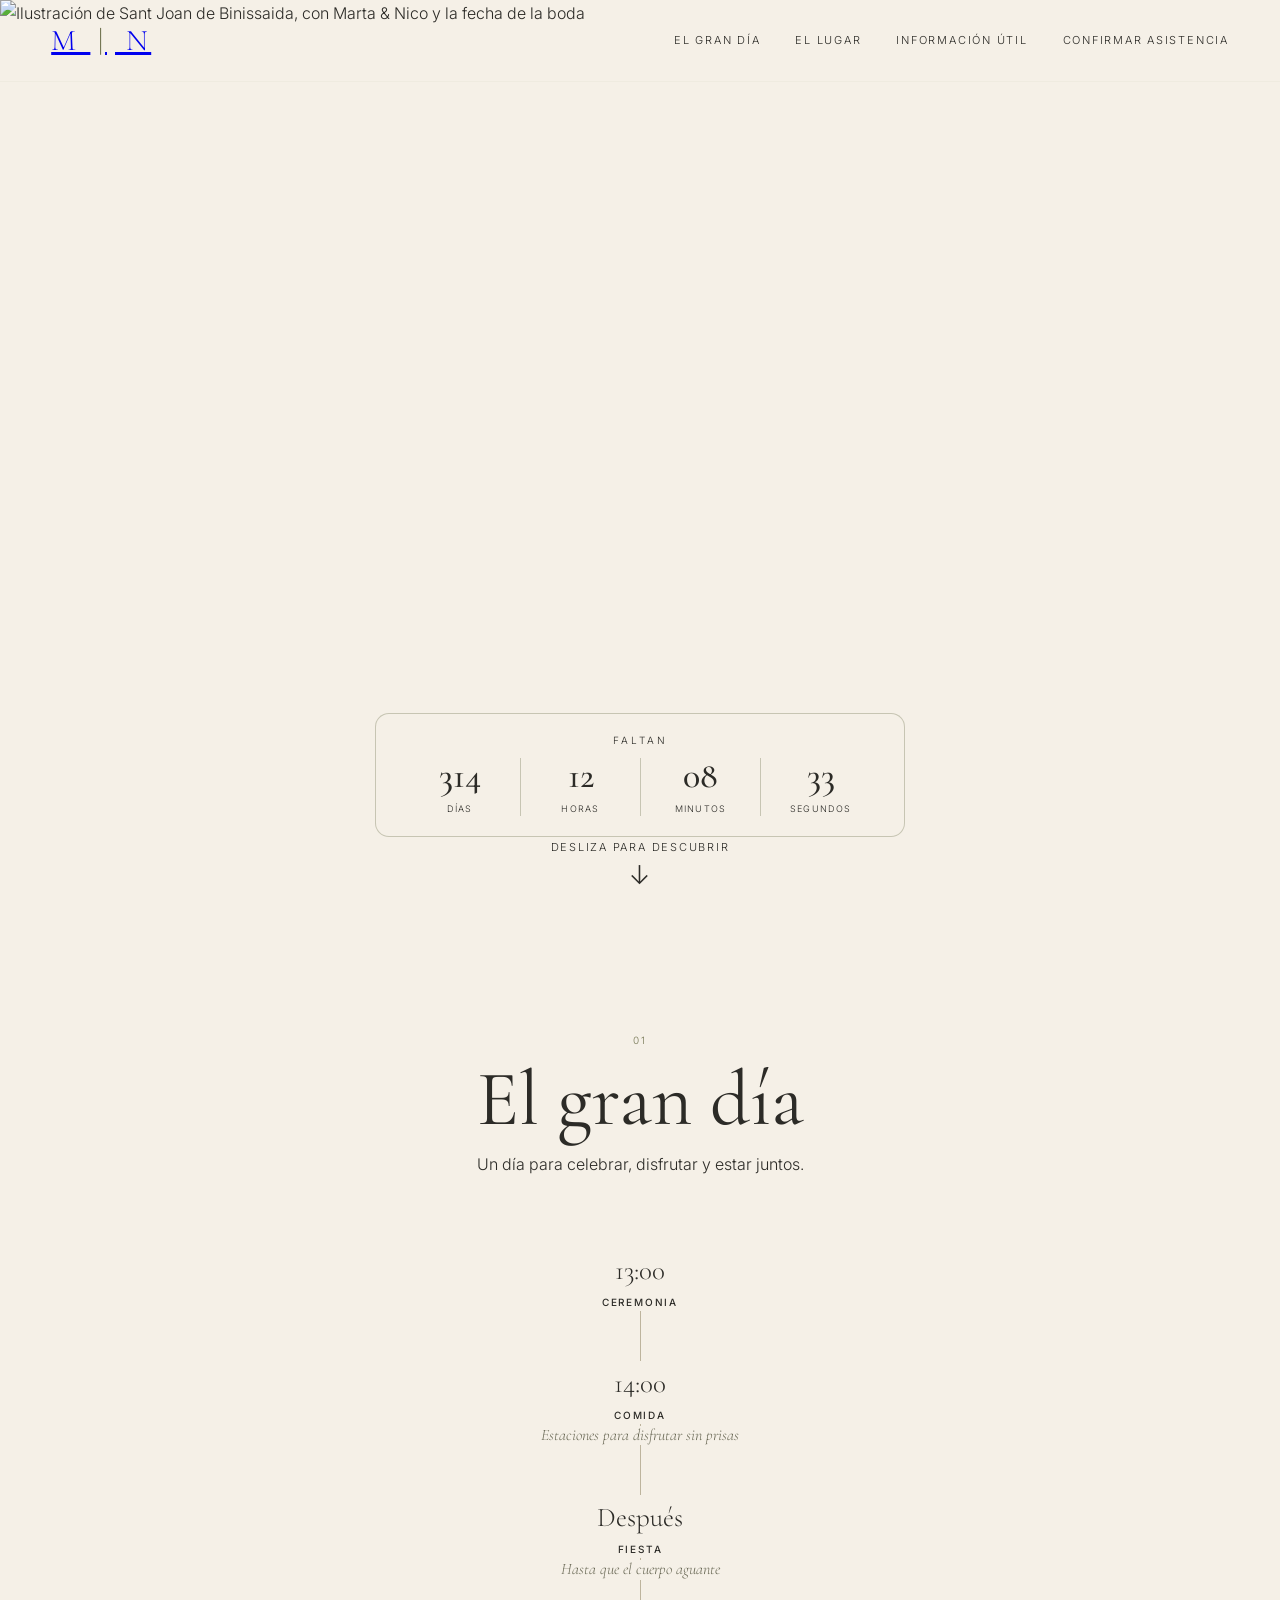
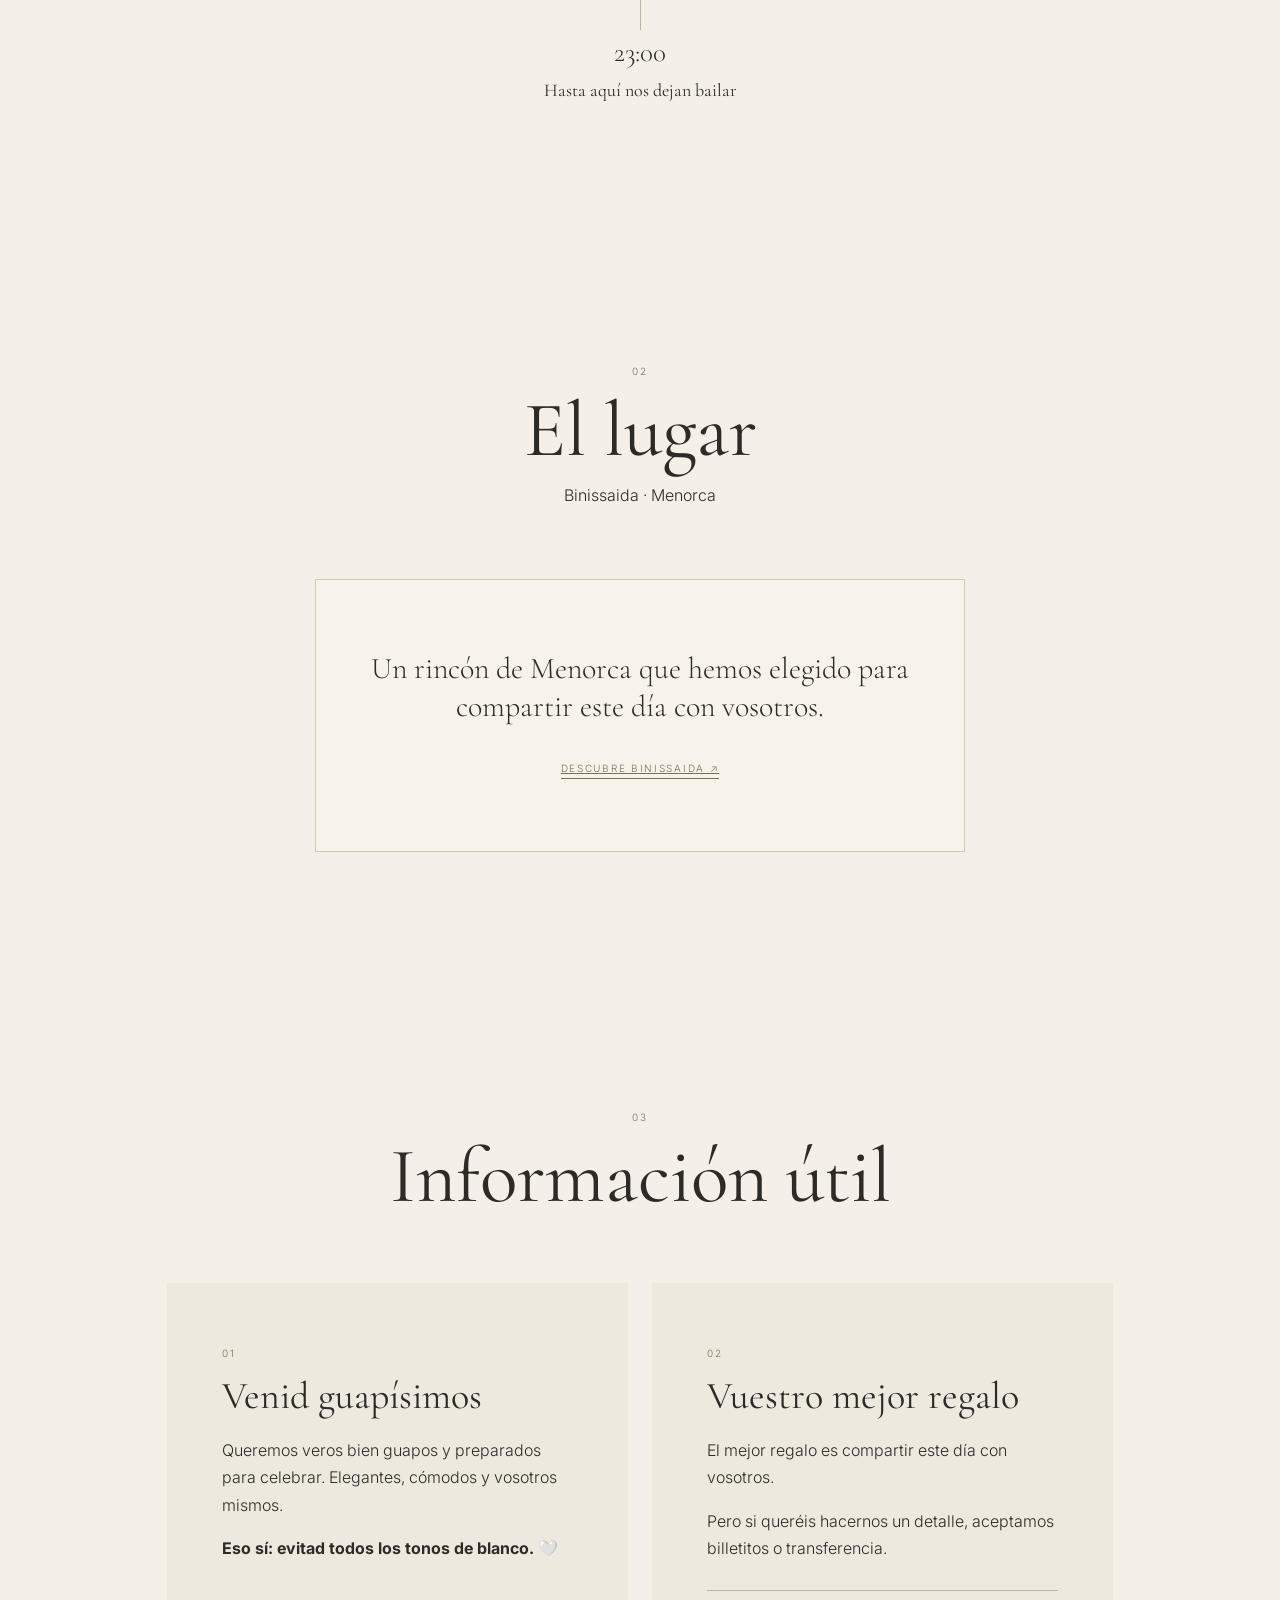
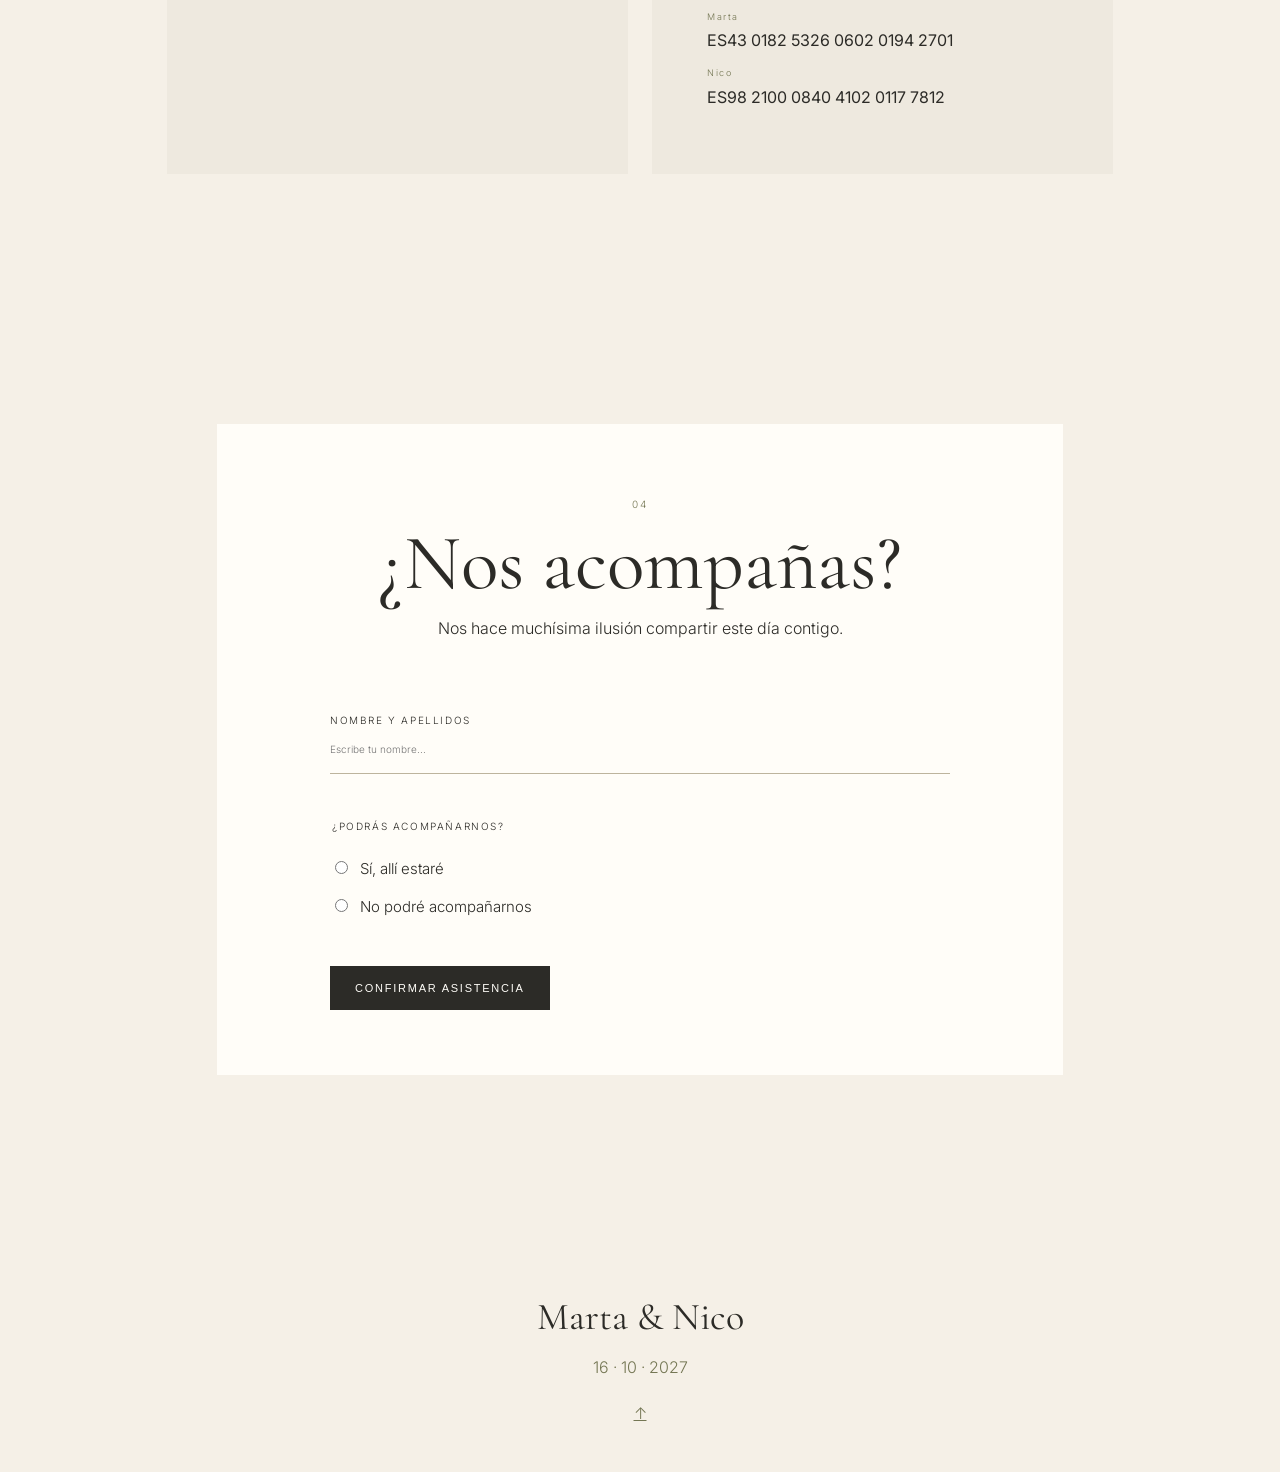
==== index.html @ c7715495 "Add files via upload" ====
<!doctype html>
<html lang="es">
<head>
<meta charset="utf-8"><meta name="viewport" content="width=device-width,initial-scale=1">
<title>Marta & Nico · 16.10.2027</title>
<meta name="description" content="Marta & Nico · 16 de octubre de 2027 · Binissaida, Menorca">
<link rel="preconnect" href="https://fonts.googleapis.com"><link rel="preconnect" href="https://fonts.gstatic.com" crossorigin>
<link href="https://fonts.googleapis.com/css2?family=Cormorant+Garamond:wght@400;500;600&family=Inter:wght@300;400;500&display=swap" rel="stylesheet">
<link rel="stylesheet" href="styles.css">
</head>
<body>
<header class="header">
  <a class="logo" href="#inicio">M <span>|</span> N</a>
  <nav class="nav" aria-label="Navegación">
    <a href="#dia">EL GRAN DÍA</a><a href="#lugar">EL LUGAR</a><a href="#info">INFORMACIÓN ÚTIL</a><a href="#rsvp">CONFIRMAR ASISTENCIA</a>
  </nav>
  <button class="hamb" aria-label="Abrir menú" aria-expanded="false">☰</button>
</header>
<main>
<section class="hero" id="inicio">
  <img class="hero-image" src="assets/hero-final.png" alt="Ilustración de Sant Joan de Binissaida, con Marta & Nico y la fecha de la boda">
  <div class="hero-countdown" aria-live="polite">
    <div class="countdown-title">FALTAN</div>
    <div class="countdown-grid"><div><strong id="days">—</strong><span>DÍAS</span></div><div><strong id="hours">—</strong><span>HORAS</span></div><div><strong id="minutes">—</strong><span>MINUTOS</span></div><div><strong id="seconds">—</strong><span>SEGUNDOS</span></div></div>
  </div>
  <a class="scroll" href="#dia">DESLIZA PARA DESCUBRIR <span>↓</span></a>
</section>
<section class="section" id="dia"><div class="heading"><small>01</small><h2>El gran día</h2><p>Un día para celebrar, disfrutar y estar juntos.</p></div>
<div class="timeline"><div><time>13:00</time><b>Ceremonia</b></div><div><time>14:00</time><b>Comida</b><span class="timeline-note">Estaciones para disfrutar sin prisas</span></div><div><time>Después</time><b>Fiesta</b><span class="timeline-note">Hasta que el cuerpo aguante</span></div><div><time>23:00</time><b>Hasta aquí nos dejan bailar</b></div></div></section>
<section class="section place" id="lugar"><div class="heading"><small>02</small><h2>El lugar</h2><p>Binissaida · Menorca</p></div><div class="place-card"><p>Un rincón de Menorca que hemos elegido para compartir este día con vosotros.</p><a href="https://binissaida.com/" target="_blank" rel="noopener">DESCUBRE BINISSAIDA ↗</a></div></section>
<section class="section" id="info"><div class="heading"><small>03</small><h2>Información útil</h2></div><div class="cards"><article><small>01</small><h3>Venid guapísimos</h3><p>Queremos veros bien guapos y preparados para celebrar. Elegantes, cómodos y vosotros mismos.</p><p><strong>Eso sí: evitad todos los tonos de blanco.</strong> 🤍</p></article><article><small>02</small><h3>Vuestro mejor regalo</h3><p>El mejor regalo es compartir este día con vosotros.</p><p>Pero si queréis hacernos un detalle, aceptamos billetitos o transferencia.</p><div class="bank"><span>Marta</span><b>ES43 0182 5326 0602 0194 2701</b><span>Nico</span><b>ES98 2100 0840 4102 0117 7812</b></div></article></div></section>
<section class="section rsvp" id="rsvp"><div class="rsvp-box"><div class="heading"><small>04</small><h2>¿Nos acompañas?</h2><p>Nos hace muchísima ilusión compartir este día contigo.</p></div>
<form action="https://formsubmit.co/martacatchot@gmail.com" method="POST"><input type="hidden" name="_subject" value="💌 Nueva confirmación · Marta & Nico"><input type="hidden" name="_captcha" value="false"><input type="hidden" name="_cc" value="nicotvidal19@gmail.com"><input type="hidden" name="_template" value="table"><input type="text" name="_honey" tabindex="-1" autocomplete="off" aria-hidden="true" style="position:absolute;left:-9999px;width:1px;height:1px;opacity:0">
<label>Nombre y apellidos<input name="Nombre" type="text" autocomplete="name" placeholder="Escribe tu nombre..." required></label>
<fieldset><legend>¿Podrás acompañarnos?</legend><label class="choice"><input type="radio" name="Asistencia" value="Sí, allí estaré" required> Sí, allí estaré</label><label class="choice"><input type="radio" name="Asistencia" value="No podré acompañaros"> No podré acompañarnos</label></fieldset>
<div id="special" hidden><label>¿Tienes alguna intolerancia o necesitas un menú especial?<textarea name="Intolerancias o menú especial" rows="4" placeholder="Cuéntanoslo aquí..."></textarea></label></div>
<button type="submit">CONFIRMAR ASISTENCIA</button></form></div></section>
</main>
<footer><strong>Marta & Nico</strong><span>16 · 10 · 2027</span><a href="#inicio">↑</a></footer>
<script src="script.js"></script>
</body></html>
---- styles.css ----
:root{--paper:#f5f0e7;--ink:#2c2b27;--olive:#747653;--line:#bdb49d;--serif:'Cormorant Garamond',Georgia,serif;--sans:Inter,system-ui,sans-serif}*{box-sizing:border-box}html{scroll-behavior:smooth}body{margin:0;background:var(--paper);color:var(--ink);font-family:var(--sans);font-weight:300;line-height:1.7}.header{position:fixed;z-index:20;top:0;left:0;right:0;height:82px;display:flex;align-items:center;justify-content:space-between;padding:0 4vw;background:transparent;border-bottom:1px solid rgba(116,118,83,.04)}.logo{font-family:var(--serif);font-size:30px;letter-spacing:.12em}.logo span{color:var(--olive);margin:0 8px}.nav{display:flex;gap:35px}.nav a,.scroll,button{font-size:11px;letter-spacing:.16em;text-decoration:none;color:inherit}.nav a:hover{color:var(--olive)}.hamb{display:none;background:none;border:0;font-size:25px;color:var(--olive)}.hero{position:relative;min-height:100svh;background:var(--paper);overflow:hidden;display:flex;align-items:center;justify-content:center}.hero-image{width:100%;height:100svh;object-fit:cover;object-position:center center;display:block}.hero-countdown{position:absolute;left:50%;transform:translateX(-50%);bottom:7%;width:min(530px,72vw);padding:18px 24px 20px;background:rgba(245,240,231,.93);border:1px solid rgba(116,118,83,.35);border-radius:14px;text-align:center}.countdown-title{font-size:10px;letter-spacing:.3em;margin-bottom:9px}.countdown-grid{display:grid;grid-template-columns:repeat(4,1fr)}.countdown-grid>div+div{border-left:1px solid rgba(116,118,83,.35)}.countdown-grid strong{display:block;font-family:var(--serif);font-size:36px;font-weight:500;line-height:1}.countdown-grid span{display:block;font-size:9px;letter-spacing:.14em;margin-top:7px}.scroll{position:absolute;bottom:1.2%;left:50%;transform:translateX(-50%);text-align:center}.scroll span{display:block;font-size:26px;line-height:1.1;margin-top:4px}.section{max-width:1100px;margin:auto;padding:125px 6vw}.heading{text-align:center;max-width:650px;margin:0 auto 70px}.heading small{font-size:10px;letter-spacing:.25em;color:var(--olive)}h2{font-family:var(--serif);font-size:clamp(48px,7vw,78px);font-weight:400;line-height:.95;margin:10px 0 15px}.heading p{margin:0}.timeline{max-width:600px;margin:auto;position:relative}.timeline:before{content:'';position:absolute;top:6px;bottom:6px;left:50%;width:1px;background:var(--line)}.timeline>div{text-align:center;position:relative;padding-bottom:50px}.timeline>div:last-child{padding-bottom:0}.timeline>div:before{content:'';position:absolute;top:7px;left:calc(50% - 4px);width:8px;height:8px;border-radius:50%;background:var(--olive)}.timeline time,.timeline b{position:relative;background:var(--paper);padding:0 16px}.timeline time{font-family:var(--serif);font-size:27px;display:inline-block}.timeline b{display:block;font-size:10px;letter-spacing:.18em;text-transform:uppercase;font-weight:500}.timeline>div:last-child b{font-family:var(--serif);text-transform:none;letter-spacing:0;font-size:18px;font-weight:400}.place-card{max-width:650px;margin:auto;text-align:center;padding:70px 35px;border:1px solid rgba(116,118,83,.32);background:rgba(255,255,255,.18)}.place-card p{font-family:var(--serif);font-size:30px;line-height:1.25;margin:0 auto 28px}.place-card a{font-size:10px;letter-spacing:.17em;color:var(--olive);border-bottom:1px solid var(--olive);padding-bottom:4px}.cards{display:grid;grid-template-columns:1fr 1fr;gap:24px}.cards article{padding:55px;background:#eee9df}.cards small{font-size:10px;letter-spacing:.2em;color:var(--olive)}h3{font-family:var(--serif);font-weight:400;font-size:38px;line-height:1;margin:12px 0 22px}.bank{border-top:1px solid var(--line);margin-top:28px;padding-top:18px;display:grid;gap:3px}.bank span{font-size:9px;letter-spacing:.17em;color:var(--olive)}.bank b{font-weight:400;margin-bottom:8px}.rsvp{max-width:1000px}.rsvp-box{background:#fffdf8;padding:65px clamp(30px,7vw,90px)}form{max-width:620px;margin:auto}form>label,legend{font-size:10px;text-transform:uppercase;letter-spacing:.16em;display:block;margin-bottom:9px}input[type=text],textarea{width:100%;border:0;border-bottom:1px solid var(--line);background:transparent;padding:12px 0 15px;font:inherit;outline:none;margin-bottom:35px;color:var(--ink)}fieldset{border:0;padding:0;margin:0 0 35px}.choice{display:block;margin:12px 0;font-size:15px}.choice input{accent-color:var(--olive);margin-right:8px}button[type=submit]{background:var(--ink);color:#fffdf8;border:1px solid var(--ink);padding:15px 24px;cursor:pointer}button[type=submit]:hover{background:transparent;color:var(--ink)}footer{text-align:center;padding:85px 20px 45px;color:var(--olive);display:grid;gap:4px}footer strong{font-family:var(--serif);font-size:38px;color:var(--ink);font-weight:400}footer a{margin-top:15px;color:inherit}@media(max-width:760px){.header{height:68px;padding:0 5vw}.nav{display:none;position:absolute;top:68px;left:0;right:0;flex-direction:column;gap:0;padding:10px 5vw 18px;background:rgba(245,240,231,.97)}.nav.open{display:flex}.nav a{padding:9px 0}.hamb{display:block}.hero-image{object-position:center center}.hero-countdown{bottom:10%;width:88vw;padding:14px 8px}.countdown-grid strong{font-size:27px}.countdown-grid span{font-size:7px}.scroll{bottom:1.2%;font-size:9px}.section{padding:95px 5vw}.cards{grid-template-columns:1fr}.place-card{padding:50px 24px}.place-card p{font-size:26px}}

.timeline-note{display:block;position:relative;background:var(--paper);width:max-content;max-width:90%;margin:2px auto 0;padding:0 16px;font-family:var(--serif);font-size:16px;font-style:italic;line-height:1.2;color:#686754}.timeline>div:last-child .timeline-note{display:none}
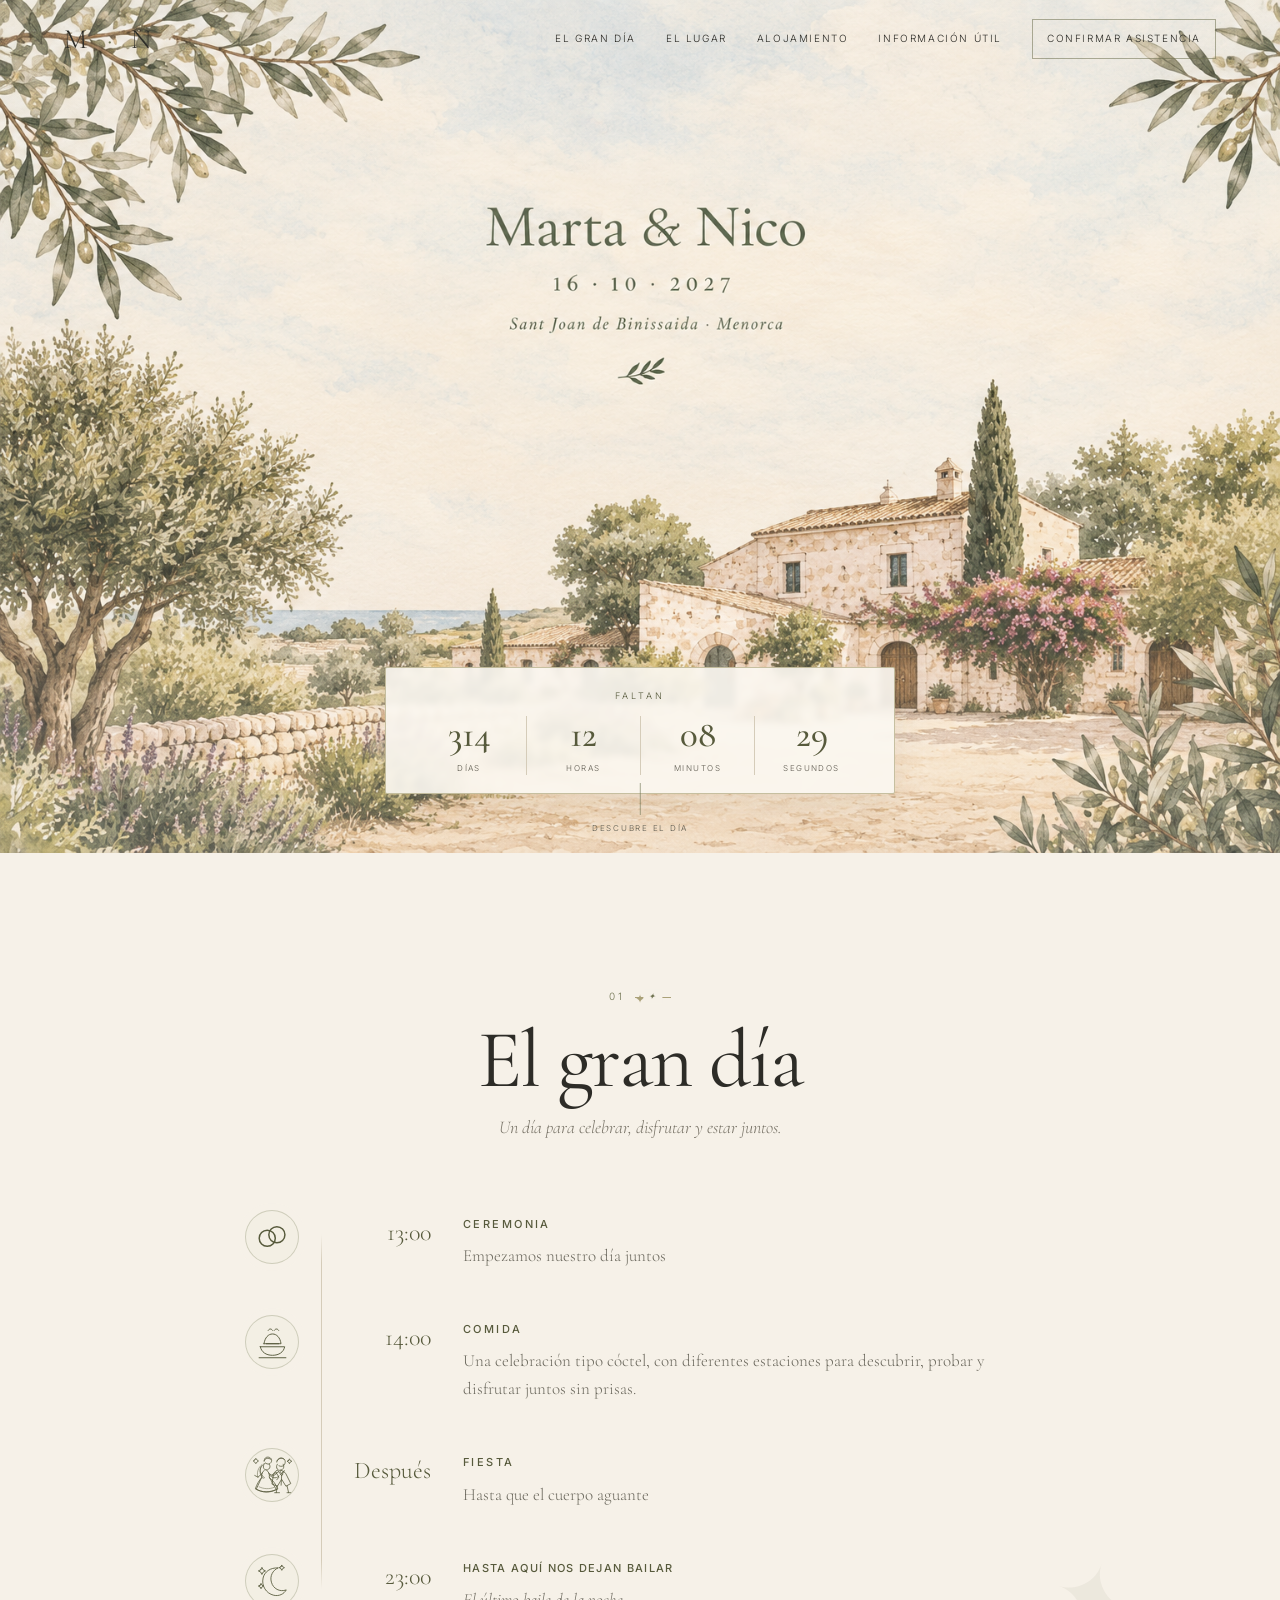
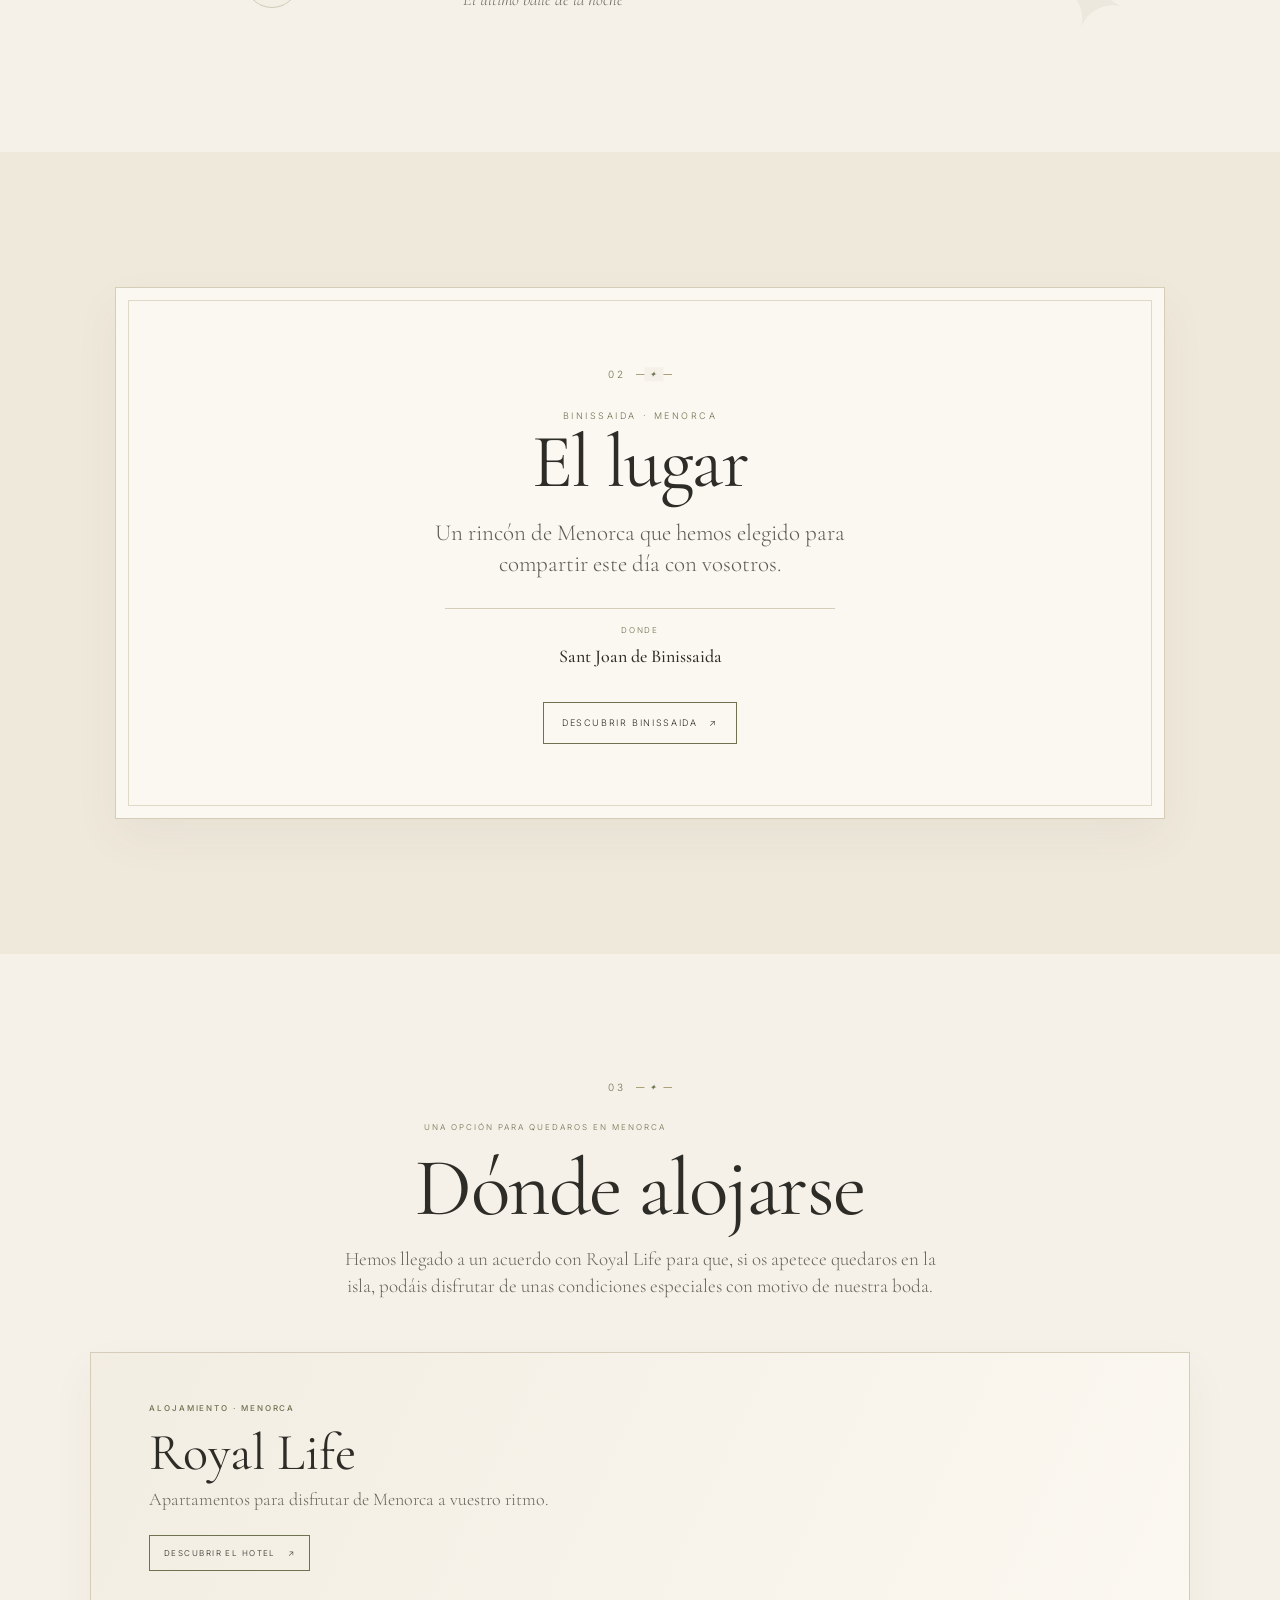
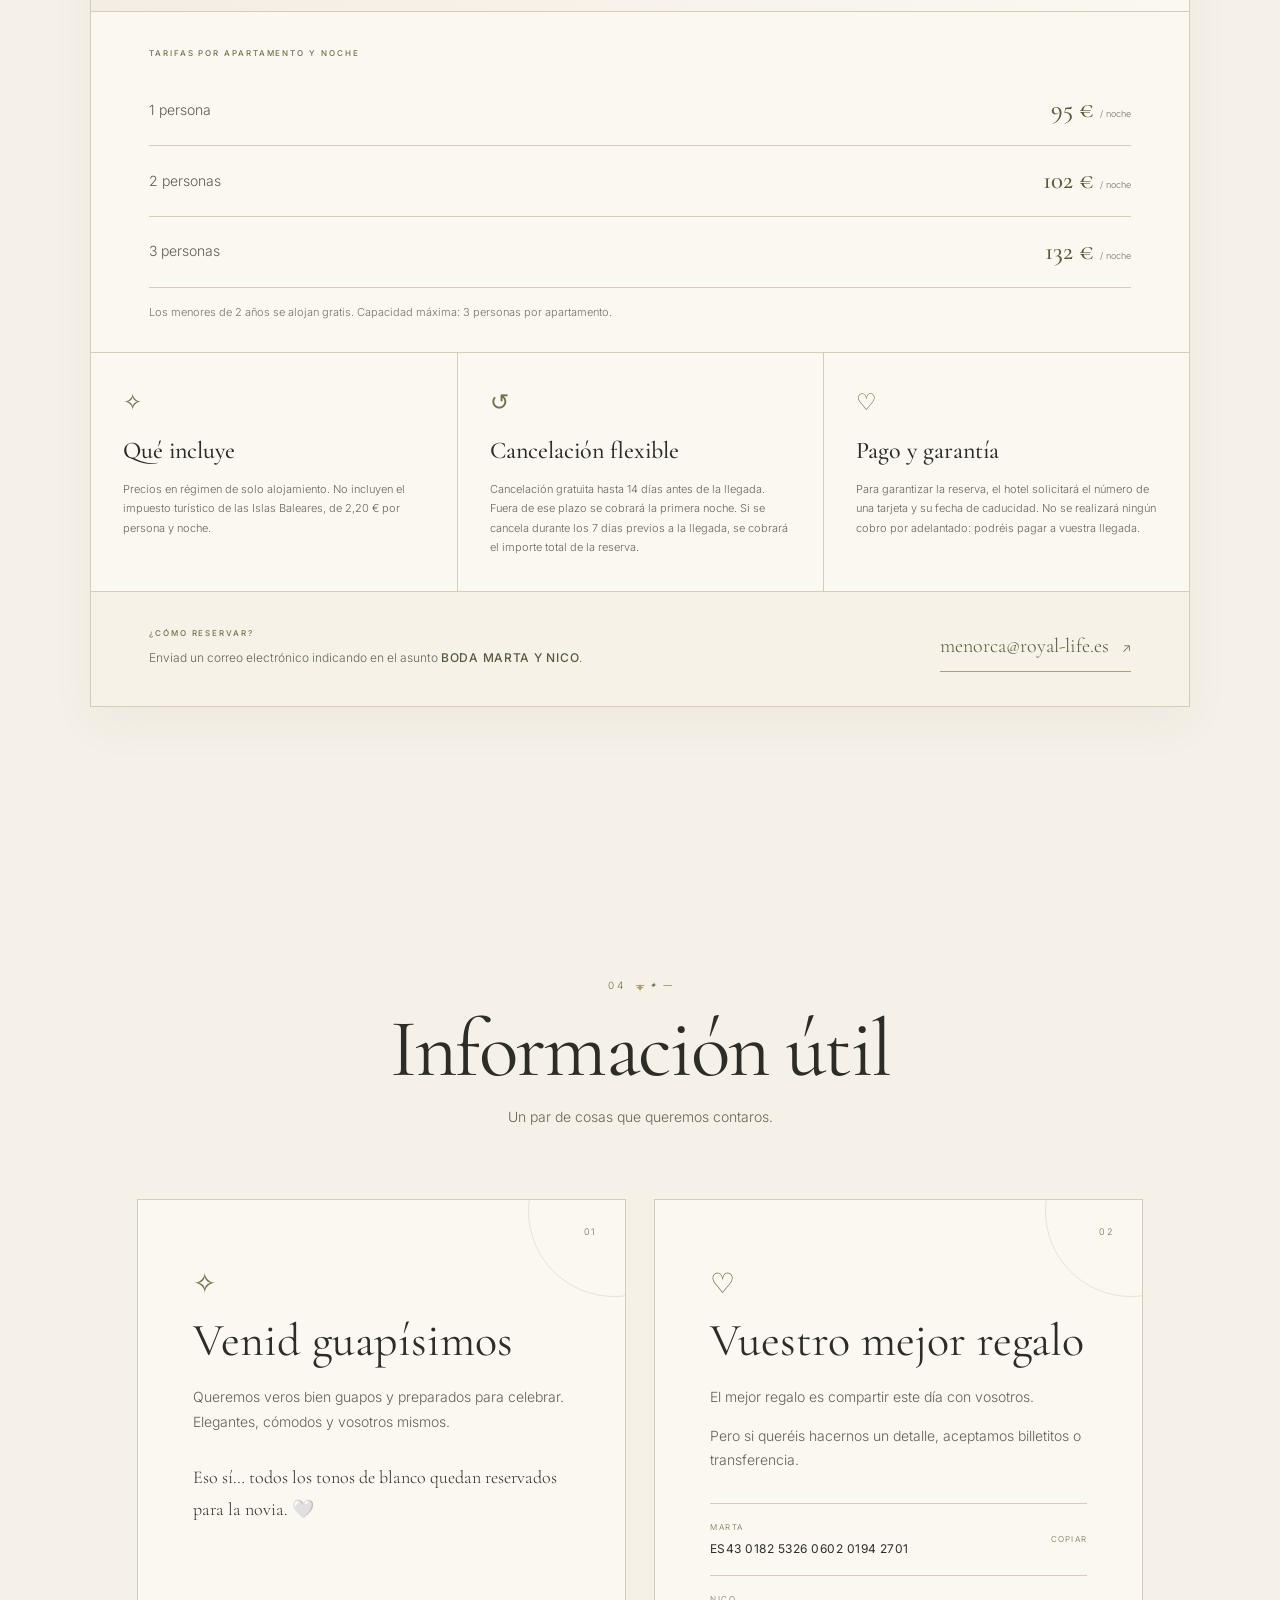
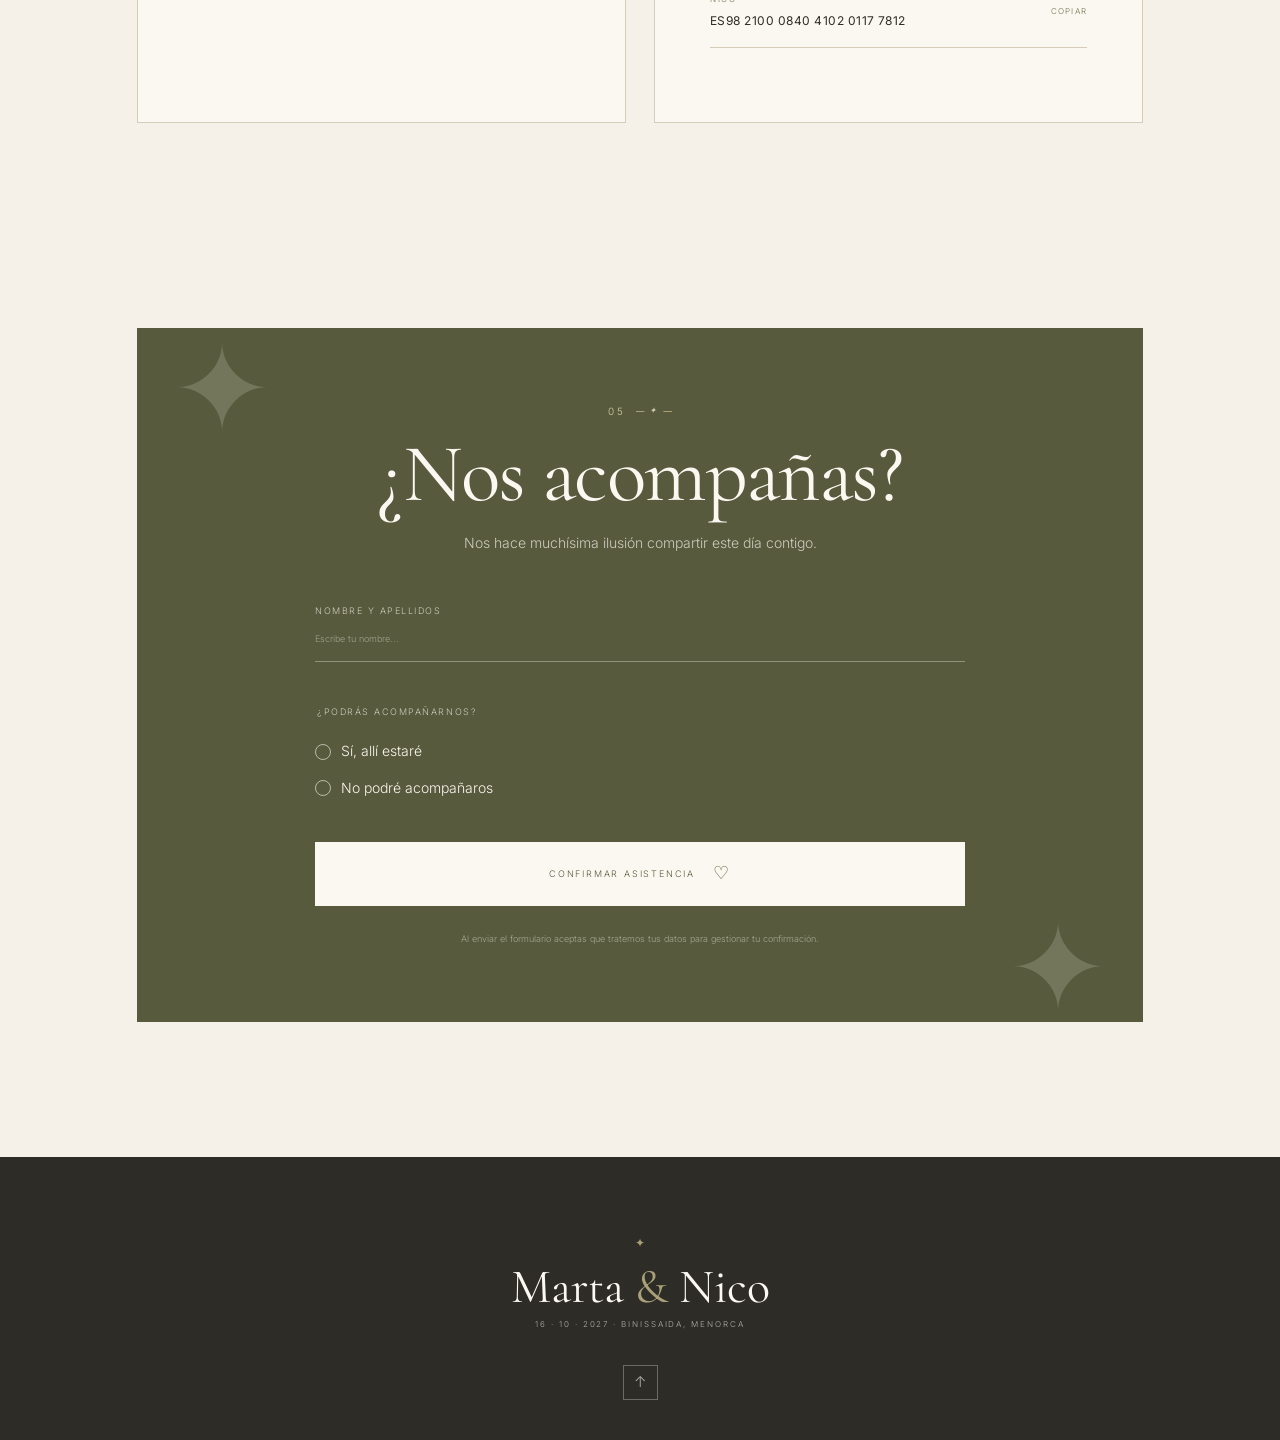
==== commit 31862913: "Add files via upload" ====
--- a/index.html
+++ b/index.html
@@ -1,41 +1,252 @@
 <!doctype html>
 <html lang="es">
 <head>
-<meta charset="utf-8"><meta name="viewport" content="width=device-width,initial-scale=1">
+<meta charset="utf-8">
+<meta name="viewport" content="width=device-width,initial-scale=1">
 <title>Marta & Nico · 16.10.2027</title>
 <meta name="description" content="Marta & Nico · 16 de octubre de 2027 · Binissaida, Menorca">
-<link rel="preconnect" href="https://fonts.googleapis.com"><link rel="preconnect" href="https://fonts.gstatic.com" crossorigin>
+<link rel="preconnect" href="https://fonts.googleapis.com">
+<link rel="preconnect" href="https://fonts.gstatic.com" crossorigin>
 <link href="https://fonts.googleapis.com/css2?family=Cormorant+Garamond:wght@400;500;600&family=Inter:wght@300;400;500&display=swap" rel="stylesheet">
 <link rel="stylesheet" href="styles.css">
 </head>
 <body>
 <header class="header">
-  <a class="logo" href="#inicio">M <span>|</span> N</a>
+  <a class="logo" href="#inicio" aria-label="Marta y Nico">M <span>·</span> N</a>
   <nav class="nav" aria-label="Navegación">
-    <a href="#dia">EL GRAN DÍA</a><a href="#lugar">EL LUGAR</a><a href="#info">INFORMACIÓN ÚTIL</a><a href="#rsvp">CONFIRMAR ASISTENCIA</a>
+    <a href="#dia">EL GRAN DÍA</a>
+    <a href="#lugar">EL LUGAR</a>
+    <a href="#alojamiento">ALOJAMIENTO</a>
+    <a href="#info">INFORMACIÓN ÚTIL</a>
+    <a class="nav-rsvp" href="#rsvp">CONFIRMAR ASISTENCIA</a>
   </nav>
-  <button class="hamb" aria-label="Abrir menú" aria-expanded="false">☰</button>
+  <button class="hamb" aria-label="Abrir menú" aria-expanded="false"><span></span><span></span></button>
 </header>
+
 <main>
 <section class="hero" id="inicio">
-  <img class="hero-image" src="assets/hero-final.png" alt="Ilustración de Sant Joan de Binissaida, con Marta & Nico y la fecha de la boda">
+  <img class="hero-image" src="assets/hero-final.png" alt="Ilustración de Sant Joan de Binissaida, con Marta y Nico y la fecha de la boda">
+  <div class="hero-overlay"></div>
   <div class="hero-countdown" aria-live="polite">
-    <div class="countdown-title">FALTAN</div>
-    <div class="countdown-grid"><div><strong id="days">—</strong><span>DÍAS</span></div><div><strong id="hours">—</strong><span>HORAS</span></div><div><strong id="minutes">—</strong><span>MINUTOS</span></div><div><strong id="seconds">—</strong><span>SEGUNDOS</span></div></div>
-  </div>
-  <a class="scroll" href="#dia">DESLIZA PARA DESCUBRIR <span>↓</span></a>
-</section>
-<section class="section" id="dia"><div class="heading"><small>01</small><h2>El gran día</h2><p>Un día para celebrar, disfrutar y estar juntos.</p></div>
-<div class="timeline"><div><time>13:00</time><b>Ceremonia</b></div><div><time>14:00</time><b>Comida</b><span class="timeline-note">Estaciones para disfrutar sin prisas</span></div><div><time>Después</time><b>Fiesta</b><span class="timeline-note">Hasta que el cuerpo aguante</span></div><div><time>23:00</time><b>Hasta aquí nos dejan bailar</b></div></div></section>
-<section class="section place" id="lugar"><div class="heading"><small>02</small><h2>El lugar</h2><p>Binissaida · Menorca</p></div><div class="place-card"><p>Un rincón de Menorca que hemos elegido para compartir este día con vosotros.</p><a href="https://binissaida.com/" target="_blank" rel="noopener">DESCUBRE BINISSAIDA ↗</a></div></section>
-<section class="section" id="info"><div class="heading"><small>03</small><h2>Información útil</h2></div><div class="cards"><article><small>01</small><h3>Venid guapísimos</h3><p>Queremos veros bien guapos y preparados para celebrar. Elegantes, cómodos y vosotros mismos.</p><p><strong>Eso sí: evitad todos los tonos de blanco.</strong> 🤍</p></article><article><small>02</small><h3>Vuestro mejor regalo</h3><p>El mejor regalo es compartir este día con vosotros.</p><p>Pero si queréis hacernos un detalle, aceptamos billetitos o transferencia.</p><div class="bank"><span>Marta</span><b>ES43 0182 5326 0602 0194 2701</b><span>Nico</span><b>ES98 2100 0840 4102 0117 7812</b></div></article></div></section>
-<section class="section rsvp" id="rsvp"><div class="rsvp-box"><div class="heading"><small>04</small><h2>¿Nos acompañas?</h2><p>Nos hace muchísima ilusión compartir este día contigo.</p></div>
-<form action="https://formsubmit.co/martacatchot@gmail.com" method="POST"><input type="hidden" name="_subject" value="💌 Nueva confirmación · Marta & Nico"><input type="hidden" name="_captcha" value="false"><input type="hidden" name="_cc" value="nicotvidal19@gmail.com"><input type="hidden" name="_template" value="table"><input type="text" name="_honey" tabindex="-1" autocomplete="off" aria-hidden="true" style="position:absolute;left:-9999px;width:1px;height:1px;opacity:0">
-<label>Nombre y apellidos<input name="Nombre" type="text" autocomplete="name" placeholder="Escribe tu nombre..." required></label>
-<fieldset><legend>¿Podrás acompañarnos?</legend><label class="choice"><input type="radio" name="Asistencia" value="Sí, allí estaré" required> Sí, allí estaré</label><label class="choice"><input type="radio" name="Asistencia" value="No podré acompañaros"> No podré acompañarnos</label></fieldset>
-<div id="special" hidden><label>¿Tienes alguna intolerancia o necesitas un menú especial?<textarea name="Intolerancias o menú especial" rows="4" placeholder="Cuéntanoslo aquí..."></textarea></label></div>
-<button type="submit">CONFIRMAR ASISTENCIA</button></form></div></section>
+    <div class="countdown-kicker">FALTAN</div>
+    <div class="countdown-grid">
+      <div><strong id="days">—</strong><span>DÍAS</span></div>
+      <div><strong id="hours">—</strong><span>HORAS</span></div>
+      <div><strong id="minutes">—</strong><span>MINUTOS</span></div>
+      <div><strong id="seconds">—</strong><span>SEGUNDOS</span></div>
+    </div>
+  </div>
+  <a class="scroll" href="#dia"><span class="scroll-line"></span><span>DESCUBRE EL DÍA</span></a>
+</section>
+
+<section class="section day-section" id="dia">
+  <div class="heading">
+    <div class="eyebrow"><span>01</span><i></i></div>
+    <h2>El gran día</h2>
+    <p>Un día para celebrar, disfrutar y estar juntos.</p>
+  </div>
+  <div class="timeline">
+    <article class="timeline-item">
+      <div class="timeline-icon" aria-hidden="true">
+        <svg class="rings-icon" viewBox="0 0 40 32" role="img" aria-label="Dos alianzas unidas">
+          <circle cx="14" cy="18" r="9.2" />
+          <circle cx="25" cy="14" r="9.2" />
+        </svg>
+      </div>
+      <div class="timeline-time"><time>13:00</time></div>
+      <div class="timeline-content"><b>Ceremonia</b><span>Empezamos nuestro día juntos</span></div>
+    </article>
+    <article class="timeline-item">
+      <div class="timeline-icon" aria-hidden="true">
+        <svg class="timeline-art meal-art" viewBox="0 0 64 64">
+          <path d="M12 39h40c-1.8 8.8-9.3 14-20 14S13.8 47.8 12 39Z" />
+          <path d="M18 34c1.5-10.2 7.2-16 14-16s12.5 5.8 14 16H18Z" />
+          <path d="M10 57h44M25 12c2-3 5-3 7 0M35 12c2-3 5-3 7 0" />
+          <path d="M22 34h20" />
+        </svg>
+      </div>
+      <div class="timeline-time"><time>14:00</time></div>
+      <div class="timeline-content"><b>Comida</b><span>Una celebración tipo cóctel, con diferentes estaciones para descubrir, probar y disfrutar juntos sin prisas.</span></div>
+    </article>
+    <article class="timeline-item">
+      <div class="timeline-icon" aria-hidden="true">
+        <svg class="timeline-art dance-art" viewBox="0 0 80 80" role="img" aria-label="Novios abrazados mientras bailan, con el vestido de la novia en movimiento">
+          <!-- Novia: rostro, recogido y velo al viento -->
+          <path d="M25 13c-1-5 3-8 8-7 5 1 7 6 4 10-2 3-6 4-10 1" />
+          <path d="M26 17c-3 3-4 7-2 10 2 3 6 4 9 1 3-2 3-6 1-9" />
+          <path d="M24 13c2-5 8-7 13-3M23 19c-5 4-7 10-5 16 1 4 4 7 7 9" />
+          <path d="M20 20c-7 6-10 15-7 24M18 25c-3 8-1 15 5 21" opacity=".65" />
+          <!-- Vestido amplio en giro -->
+          <path d="M25 30c-4 3-6 8-5 13l-10 22c10 7 25 8 37 1L34 43c1-5-1-10-5-13" />
+          <path d="M20 44c-5 5-9 12-12 21 12 7 28 7 42 0-4-9-9-16-16-21" />
+          <path d="M21 36l-8 7-6-3M33 36l8 5 7-5" />
+          <path d="M15 61c8 4 19 5 28 1" opacity=".6" />
+          <!-- Novio: cabeza, traje y postura de abrazo -->
+          <path d="M48 15c1-6 6-9 11-7 5 2 6 7 3 12-2 3-6 4-10 2" />
+          <path d="M49 19c-2 3-2 7 0 9 2 3 6 3 9 1 3-2 4-6 2-10" />
+          <path d="M48 13c3-5 9-7 14-3" />
+          <path d="M49 30c-5 2-8 7-8 13l-2 13 10 4 8-13 8 13 9-5-7-14c-2-6-7-10-12-11" />
+          <path d="m50 31 7 9 5-9M57 40l-1 18M47 35l5 8-4 5" />
+          <path d="M49 59l-2 13M67 59l3 13M44 72h9M67 72h7" />
+          <!-- Abrazo y manos unidas -->
+          <path d="M39 39c4-3 7-5 11-5M42 44c4 1 7 0 10-3M34 39c3 2 5 4 7 5" />
+          <path d="m54 32 3 5 3-5M55 38l2 2 2-2" />
+          <!-- Pequeños destellos románticos -->
+          <path d="m7 11 2-3 2 3 3 2-3 2-2 3-2-3-3-2 3-2ZM70 12l1.5-3 1.5 3 3 1.5-3 1.5-1.5 3-1.5-3-3-1.5 3-1.5Z" />
+        </svg>
+      </div>
+      <div class="timeline-time"><time>Después</time></div>
+      <div class="timeline-content"><b>Fiesta</b><span>Hasta que el cuerpo aguante</span></div>
+    </article>
+    <article class="timeline-item">
+      <div class="timeline-icon" aria-hidden="true">
+        <svg class="timeline-art night-art" viewBox="0 0 64 64">
+          <path d="M42 10c-9 4-14 14-11 24 3 11 14 17 25 13-4 7-12 11-21 9-13-3-21-16-18-29 2-10 12-18 25-17Z" />
+          <path d="m13 13 2-4 2 4 4 2-4 2-2 4-2-4-4-2 4-2ZM47 8l1.5-3L50 8l3 1.5-3 1.5-1.5 3-1.5-3-3-1.5L47 8ZM12 39l1.5-3 1.5 3 3 1.5-3 1.5-1.5 3-1.5-3-3-1.5 3-1.5Z" />
+        </svg>
+      </div>
+      <div class="timeline-time"><time>23:00</time></div>
+      <div class="timeline-content"><b>Hasta aquí nos dejan bailar</b><span>El último baile de la noche</span></div>
+    </article>
+  </div>
+</section>
+
+<section class="section place-section" id="lugar">
+  <div class="place-postcard">
+    <div class="place-copy">
+      <div class="eyebrow"><span>02</span><i></i></div>
+      <p class="place-kicker">BINISSAIDA · MENORCA</p>
+      <h2>El lugar</h2>
+      <p class="place-lead">Un rincón de Menorca que hemos elegido para compartir este día con vosotros.</p>
+      <div class="place-detail"><span>DONDE</span><b>Sant Joan de Binissaida</b></div>
+      <a class="outline-link" href="https://binissaida.com/" target="_blank" rel="noopener">DESCUBRIR BINISSAIDA <span>↗</span></a>
+    </div>
+  </div>
+</section>
+
+<section class="section stay-section" id="alojamiento">
+  <div class="stay-wrap">
+    <div class="heading">
+      <div class="eyebrow"><span>03</span><i></i></div>
+      <p class="stay-kicker">UNA OPCIÓN PARA QUEDAROS EN MENORCA</p>
+      <h2>Dónde alojarse</h2>
+      <p>Hemos llegado a un acuerdo con Royal Life para que, si os apetece quedaros en la isla, podáis disfrutar de unas condiciones especiales con motivo de nuestra boda.</p>
+    </div>
+
+    <div class="stay-card">
+      <div class="stay-intro">
+        <span class="stay-label">ALOJAMIENTO · MENORCA</span>
+        <h3>Royal Life</h3>
+        <p>Apartamentos para disfrutar de Menorca a vuestro ritmo.</p>
+        <a class="outline-link" href="https://royal-life.es/es/" target="_blank" rel="noopener">DESCUBRIR EL HOTEL <span>↗</span></a>
+      </div>
+      <div class="stay-rates">
+        <div class="stay-subtitle">TARIFAS POR APARTAMENTO Y NOCHE</div>
+        <div class="rate-row"><span>1 persona</span><strong>95 € <small>/ noche</small></strong></div>
+        <div class="rate-row"><span>2 personas</span><strong>102 € <small>/ noche</small></strong></div>
+        <div class="rate-row"><span>3 personas</span><strong>132 € <small>/ noche</small></strong></div>
+        <p class="stay-note">Los menores de 2 años se alojan gratis. Capacidad máxima: 3 personas por apartamento.</p>
+      </div>
+      <div class="stay-details">
+        <div class="stay-detail">
+          <span class="detail-symbol">✧</span>
+          <h4>Qué incluye</h4>
+          <p>Precios en régimen de solo alojamiento. No incluyen el impuesto turístico de las Islas Baleares, de 2,20 € por persona y noche.</p>
+        </div>
+        <div class="stay-detail">
+          <span class="detail-symbol">↺</span>
+          <h4>Cancelación flexible</h4>
+          <p>Cancelación gratuita hasta 14 días antes de la llegada. Fuera de ese plazo se cobrará la primera noche. Si se cancela durante los 7 días previos a la llegada, se cobrará el importe total de la reserva.</p>
+        </div>
+        <div class="stay-detail">
+          <span class="detail-symbol">♡</span>
+          <h4>Pago y garantía</h4>
+          <p>Para garantizar la reserva, el hotel solicitará el número de una tarjeta y su fecha de caducidad. No se realizará ningún cobro por adelantado: podréis pagar a vuestra llegada.</p>
+        </div>
+      </div>
+      <div class="stay-booking">
+        <div>
+          <span class="stay-label">¿CÓMO RESERVAR?</span>
+          <p>Enviad un correo electrónico indicando en el asunto <strong>BODA MARTA Y NICO</strong>.</p>
+        </div>
+        <a class="stay-email" href="mailto:menorca@royal-life.es?subject=BODA%20MARTA%20Y%20NICO">menorca@royal-life.es <span>↗</span></a>
+      </div>
+    </div>
+  </div>
+</section>
+
+<section class="section info-section" id="info">
+  <div class="heading">
+    <div class="eyebrow"><span>04</span><i></i></div>
+    <h2>Información útil</h2>
+    <p>Un par de cosas que queremos contaros.</p>
+  </div>
+  <div class="cards">
+    <article class="info-card dress-card">
+      <div class="card-number">01</div>
+      <div class="card-icon" aria-hidden="true">✧</div>
+      <h3>Venid guapísimos</h3>
+      <p>Queremos veros bien guapos y preparados para celebrar. Elegantes, cómodos y vosotros mismos.</p>
+      <p class="accent-text">Eso sí… todos los tonos de blanco quedan reservados para la novia. 🤍</p>
+    </article>
+    <article class="info-card gift-card">
+      <div class="card-number">02</div>
+      <div class="card-icon" aria-hidden="true">♡</div>
+      <h3>Vuestro mejor regalo</h3>
+      <p>El mejor regalo es compartir este día con vosotros.</p>
+      <p>Pero si queréis hacernos un detalle, aceptamos billetitos o transferencia.</p>
+      <div class="banks">
+        <div class="bank">
+          <div><span>MARTA</span><b>ES43 0182 5326 0602 0194 2701</b></div>
+          <button type="button" class="copy-iban" data-iban="ES4301825326060201942701">COPIAR</button>
+        </div>
+        <div class="bank">
+          <div><span>NICO</span><b>ES98 2100 0840 4102 0117 7812</b></div>
+          <button type="button" class="copy-iban" data-iban="ES9821000840410201177812">COPIAR</button>
+        </div>
+      </div>
+      <small class="copy-note" aria-live="polite"></small>
+    </article>
+  </div>
+</section>
+
+<section class="section rsvp-section" id="rsvp">
+  <div class="rsvp-box">
+    <div class="heading">
+      <div class="eyebrow"><span>05</span><i></i></div>
+      <h2>¿Nos acompañas?</h2>
+      <p>Nos hace muchísima ilusión compartir este día contigo.</p>
+    </div>
+    <form action="https://formsubmit.co/martacatchot@gmail.com" method="POST">
+      <input type="hidden" name="_subject" value="💌 Nueva confirmación · Marta & Nico">
+      <input type="hidden" name="_captcha" value="false">
+      <input type="hidden" name="_cc" value="nicotvidal19@gmail.com">
+      <input type="hidden" name="_template" value="table">
+      <input type="hidden" name="_next" value="https://martacatchot.github.io/marta-y-nico/gracias.html">
+      <input type="text" name="_honey" tabindex="-1" autocomplete="off" aria-hidden="true" class="honey">
+
+      <label>Nombre y apellidos<input name="Nombre" type="text" autocomplete="name" placeholder="Escribe tu nombre..." required></label>
+      <fieldset>
+        <legend>¿Podrás acompañarnos?</legend>
+        <label class="choice"><input type="radio" name="Asistencia" value="Sí, allí estaré" required><span>Sí, allí estaré</span></label>
+        <label class="choice"><input type="radio" name="Asistencia" value="No podré acompañaros"><span>No podré acompañaros</span></label>
+      </fieldset>
+      <div id="special" hidden>
+        <label>¿Tienes alguna intolerancia o necesitas un menú especial?<textarea name="Intolerancias o menú especial" rows="3" placeholder="Cuéntanoslo aquí..."></textarea></label>
+      </div>
+      <button class="submit-button" type="submit"><span>CONFIRMAR ASISTENCIA</span><b>♡</b></button>
+    </form>
+    <p class="privacy-note">Al enviar el formulario aceptas que tratemos tus datos para gestionar tu confirmación.</p>
+  </div>
+</section>
 </main>
-<footer><strong>Marta & Nico</strong><span>16 · 10 · 2027</span><a href="#inicio">↑</a></footer>
+
+<footer>
+  <div class="footer-ornament">✦</div>
+  <strong>Marta <em>&</em> Nico</strong>
+  <span>16 · 10 · 2027 · BINISSAIDA, MENORCA</span>
+  <a href="#inicio" aria-label="Volver arriba">↑</a>
+</footer>
 <script src="script.js"></script>
-</body></html>
+</body>
+</html>
--- a/styles.css
+++ b/styles.css
@@ -1,3 +1,55 @@
-:root{--paper:#f5f0e7;--ink:#2c2b27;--olive:#747653;--line:#bdb49d;--serif:'Cormorant Garamond',Georgia,serif;--sans:Inter,system-ui,sans-serif}*{box-sizing:border-box}html{scroll-behavior:smooth}body{margin:0;background:var(--paper);color:var(--ink);font-family:var(--sans);font-weight:300;line-height:1.7}.header{position:fixed;z-index:20;top:0;left:0;right:0;height:82px;display:flex;align-items:center;justify-content:space-between;padding:0 4vw;background:transparent;border-bottom:1px solid rgba(116,118,83,.04)}.logo{font-family:var(--serif);font-size:30px;letter-spacing:.12em}.logo span{color:var(--olive);margin:0 8px}.nav{display:flex;gap:35px}.nav a,.scroll,button{font-size:11px;letter-spacing:.16em;text-decoration:none;color:inherit}.nav a:hover{color:var(--olive)}.hamb{display:none;background:none;border:0;font-size:25px;color:var(--olive)}.hero{position:relative;min-height:100svh;background:var(--paper);overflow:hidden;display:flex;align-items:center;justify-content:center}.hero-image{width:100%;height:100svh;object-fit:cover;object-position:center center;display:block}.hero-countdown{position:absolute;left:50%;transform:translateX(-50%);bottom:7%;width:min(530px,72vw);padding:18px 24px 20px;background:rgba(245,240,231,.93);border:1px solid rgba(116,118,83,.35);border-radius:14px;text-align:center}.countdown-title{font-size:10px;letter-spacing:.3em;margin-bottom:9px}.countdown-grid{display:grid;grid-template-columns:repeat(4,1fr)}.countdown-grid>div+div{border-left:1px solid rgba(116,118,83,.35)}.countdown-grid strong{display:block;font-family:var(--serif);font-size:36px;font-weight:500;line-height:1}.countdown-grid span{display:block;font-size:9px;letter-spacing:.14em;margin-top:7px}.scroll{position:absolute;bottom:1.2%;left:50%;transform:translateX(-50%);text-align:center}.scroll span{display:block;font-size:26px;line-height:1.1;margin-top:4px}.section{max-width:1100px;margin:auto;padding:125px 6vw}.heading{text-align:center;max-width:650px;margin:0 auto 70px}.heading small{font-size:10px;letter-spacing:.25em;color:var(--olive)}h2{font-family:var(--serif);font-size:clamp(48px,7vw,78px);font-weight:400;line-height:.95;margin:10px 0 15px}.heading p{margin:0}.timeline{max-width:600px;margin:auto;position:relative}.timeline:before{content:'';position:absolute;top:6px;bottom:6px;left:50%;width:1px;background:var(--line)}.timeline>div{text-align:center;position:relative;padding-bottom:50px}.timeline>div:last-child{padding-bottom:0}.timeline>div:before{content:'';position:absolute;top:7px;left:calc(50% - 4px);width:8px;height:8px;border-radius:50%;background:var(--olive)}.timeline time,.timeline b{position:relative;background:var(--paper);padding:0 16px}.timeline time{font-family:var(--serif);font-size:27px;display:inline-block}.timeline b{display:block;font-size:10px;letter-spacing:.18em;text-transform:uppercase;font-weight:500}.timeline>div:last-child b{font-family:var(--serif);text-transform:none;letter-spacing:0;font-size:18px;font-weight:400}.place-card{max-width:650px;margin:auto;text-align:center;padding:70px 35px;border:1px solid rgba(116,118,83,.32);background:rgba(255,255,255,.18)}.place-card p{font-family:var(--serif);font-size:30px;line-height:1.25;margin:0 auto 28px}.place-card a{font-size:10px;letter-spacing:.17em;color:var(--olive);border-bottom:1px solid var(--olive);padding-bottom:4px}.cards{display:grid;grid-template-columns:1fr 1fr;gap:24px}.cards article{padding:55px;background:#eee9df}.cards small{font-size:10px;letter-spacing:.2em;color:var(--olive)}h3{font-family:var(--serif);font-weight:400;font-size:38px;line-height:1;margin:12px 0 22px}.bank{border-top:1px solid var(--line);margin-top:28px;padding-top:18px;display:grid;gap:3px}.bank span{font-size:9px;letter-spacing:.17em;color:var(--olive)}.bank b{font-weight:400;margin-bottom:8px}.rsvp{max-width:1000px}.rsvp-box{background:#fffdf8;padding:65px clamp(30px,7vw,90px)}form{max-width:620px;margin:auto}form>label,legend{font-size:10px;text-transform:uppercase;letter-spacing:.16em;display:block;margin-bottom:9px}input[type=text],textarea{width:100%;border:0;border-bottom:1px solid var(--line);background:transparent;padding:12px 0 15px;font:inherit;outline:none;margin-bottom:35px;color:var(--ink)}fieldset{border:0;padding:0;margin:0 0 35px}.choice{display:block;margin:12px 0;font-size:15px}.choice input{accent-color:var(--olive);margin-right:8px}button[type=submit]{background:var(--ink);color:#fffdf8;border:1px solid var(--ink);padding:15px 24px;cursor:pointer}button[type=submit]:hover{background:transparent;color:var(--ink)}footer{text-align:center;padding:85px 20px 45px;color:var(--olive);display:grid;gap:4px}footer strong{font-family:var(--serif);font-size:38px;color:var(--ink);font-weight:400}footer a{margin-top:15px;color:inherit}@media(max-width:760px){.header{height:68px;padding:0 5vw}.nav{display:none;position:absolute;top:68px;left:0;right:0;flex-direction:column;gap:0;padding:10px 5vw 18px;background:rgba(245,240,231,.97)}.nav.open{display:flex}.nav a{padding:9px 0}.hamb{display:block}.hero-image{object-position:center center}.hero-countdown{bottom:10%;width:88vw;padding:14px 8px}.countdown-grid strong{font-size:27px}.countdown-grid span{font-size:7px}.scroll{bottom:1.2%;font-size:9px}.section{padding:95px 5vw}.cards{grid-template-columns:1fr}.place-card{padding:50px 24px}.place-card p{font-size:26px}}
+:root{--paper:#f6f1e8;--paper-2:#efe9dc;--cream:#fbf8f1;--ink:#2d2c27;--olive:#6f7250;--olive-dark:#575a3c;--gold:#aaa178;--line:#d5ccb9;--serif:'Cormorant Garamond',Georgia,serif;--sans:Inter,system-ui,sans-serif}
+*{box-sizing:border-box}html{scroll-behavior:smooth}body{margin:0;background:var(--paper);color:var(--ink);font-family:var(--sans);font-weight:300;line-height:1.75}a{color:inherit}button,input,textarea{font:inherit}.header{position:fixed;z-index:50;top:0;left:0;right:0;height:78px;display:flex;align-items:center;justify-content:space-between;padding:0 5vw;color:var(--ink);transition:.35s ease}.header.scrolled{background:rgba(246,241,232,.93);backdrop-filter:blur(12px);box-shadow:0 1px 0 rgba(80,70,45,.08)}.logo{font-family:var(--serif);font-size:28px;text-decoration:none;letter-spacing:.1em}.logo span{color:var(--olive);padding:0 7px}.nav{display:flex;align-items:center;gap:30px}.nav a{font-size:10px;letter-spacing:.16em;text-decoration:none;position:relative;padding:8px 0}.nav a:not(.nav-rsvp):after{content:'';position:absolute;left:0;right:100%;bottom:1px;height:1px;background:var(--olive);transition:right .3s}.nav a:not(.nav-rsvp):hover:after{right:0}.nav-rsvp{border:1px solid rgba(111,114,80,.55);padding:10px 14px!important}.hamb{display:none;width:34px;height:34px;border:0;background:none;padding:7px}.hamb span{display:block;width:20px;height:1px;background:var(--olive);margin:5px 0}.hero{position:relative;height:auto;min-height:0;overflow:hidden;background:#eee8dc}.hero-image{position:relative;inset:auto;width:100%;height:auto;object-fit:contain;object-position:center top;display:block}.hero-overlay{position:absolute;inset:0;background:linear-gradient(to bottom,rgba(246,241,232,.08),transparent 45%,rgba(246,241,232,.18))}.hero-countdown{position:absolute;left:50%;transform:translateX(-50%);bottom:7%;width:min(510px,74vw);padding:20px 26px 18px;background:rgba(251,248,241,.9);border:1px solid rgba(170,161,120,.65);border-radius:2px;text-align:center;box-shadow:0 12px 35px rgba(65,55,35,.08);backdrop-filter:blur(3px)}.countdown-kicker{font-size:9px;letter-spacing:.34em;color:var(--olive-dark);margin-bottom:12px}.countdown-grid{display:grid;grid-template-columns:repeat(4,1fr)}.countdown-grid>div+div{border-left:1px solid var(--line)}.countdown-grid strong{display:block;font-family:var(--serif);font-size:37px;font-weight:500;line-height:1;color:var(--olive-dark)}.countdown-grid span{display:block;font-size:8px;letter-spacing:.18em;margin-top:8px;color:#5e5b50}.scroll{position:absolute;bottom:18px;left:50%;transform:translateX(-50%);display:flex;flex-direction:column;align-items:center;gap:6px;text-decoration:none;font-size:8px;letter-spacing:.22em;color:#5b594e}.scroll-line{display:block;width:1px;height:32px;background:var(--olive);opacity:.6}.section{max-width:1160px;margin:auto;padding:135px 6vw}.heading{text-align:center;max-width:690px;margin:0 auto 70px}.eyebrow{display:flex;align-items:center;justify-content:center;gap:11px;color:var(--olive);font-size:10px;letter-spacing:.25em}.eyebrow i{display:block;width:36px;height:1px;background:var(--gold);position:relative}.eyebrow i:after{content:'✦';position:absolute;left:50%;top:50%;transform:translate(-50%,-55%);font-size:8px;background:var(--paper);padding:0 5px}.heading h2{font-family:var(--serif);font-size:clamp(54px,7vw,82px);font-weight:400;line-height:.92;margin:17px 0 18px;letter-spacing:-.02em}.heading p{max-width:500px;margin:auto;font-size:14px;color:#67645a}.day-section{background:var(--paper);overflow:hidden}.day-section:after{content:'✦';position:absolute;right:8%;bottom:8%;font-family:var(--serif);font-size:90px;color:rgba(111,114,80,.07);transform:rotate(18deg)}.day-section .heading{margin-bottom:62px}.day-section .heading h2{margin-bottom:14px}.day-section .heading p{font-family:var(--serif);font-size:18px;font-style:italic;color:#777266}.timeline-item:last-child .timeline-content b{letter-spacing:.12em}.timeline-item:last-child .timeline-content span{font-style:italic}.day-section:before,.info-section:before{content:'✦';position:absolute;left:50%;transform:translateX(-50%);color:var(--gold);font-size:12px}.day-section{position:relative}.timeline{max-width:790px;margin:0 auto;position:relative;padding:4px 0}.timeline:before{content:'';position:absolute;top:28px;bottom:28px;left:76px;width:1px;background:linear-gradient(to bottom,transparent,var(--line) 8%,var(--line) 92%,transparent)}.timeline-item{display:grid;grid-template-columns:54px 112px 1fr;gap:20px;align-items:start;position:relative;padding:0 0 46px}.timeline-item:last-child{padding-bottom:0}.timeline-icon{width:54px;height:54px;border:1px solid rgba(111,114,80,.28);background:rgba(242,239,227,.82);border-radius:50%;display:flex;align-items:center;justify-content:center;color:var(--olive-dark);font-family:var(--serif);font-size:22px;line-height:1;position:relative;z-index:2;box-shadow:0 0 0 7px var(--paper)}.timeline-time{padding-top:10px;text-align:right}.timeline-item time{font-family:var(--serif);font-size:24px;color:var(--olive-dark);line-height:1.1;white-space:nowrap}.timeline-content{padding:5px 0 0 12px}.timeline-item b{display:block;text-transform:uppercase;font-size:11px;letter-spacing:.22em;font-weight:500;color:var(--olive-dark);margin-bottom:7px}.timeline-item span{font-family:var(--serif);font-size:17px;color:#6b685d;line-height:1.4}.place-section{max-width:none;background:var(--paper-2);padding-left:8vw;padding-right:8vw;position:relative;overflow:hidden}.place-postcard{max-width:1050px;margin:auto;min-height:500px;border:1px solid var(--line);display:grid;grid-template-columns:1.05fr .95fr;align-items:stretch;position:relative;background:var(--cream);overflow:hidden;box-shadow:0 18px 45px rgba(70,60,40,.05)}.place-postcard:after{content:'';position:absolute;inset:12px;border:1px solid rgba(170,161,120,.35);pointer-events:none;z-index:5}.place-copy{padding:72px 7vw 68px;position:relative;z-index:3;display:flex;flex-direction:column;align-items:flex-start}.place-kicker{font-size:9px;letter-spacing:.28em;color:var(--olive);margin:25px 0 4px}.place-copy h2{font-family:var(--serif);font-size:76px;font-weight:400;line-height:.9;margin:0 0 22px;letter-spacing:-.02em}.place-lead{font-family:var(--serif);font-size:23px;line-height:1.35;max-width:470px;margin:0 0 27px;color:#5f5c53}.place-detail{border-top:1px solid var(--line);padding-top:14px;margin-bottom:30px;width:min(390px,100%)}.place-detail span{display:block;font-size:8px;letter-spacing:.23em;color:var(--olive);margin-bottom:4px}.place-detail b{font-family:var(--serif);font-size:18px;font-weight:500;color:var(--ink)}.outline-link{display:inline-flex;align-items:center;gap:12px;text-decoration:none;border:1px solid var(--olive);padding:12px 18px;font-size:9px;letter-spacing:.18em;transition:.25s}.outline-link:hover{background:var(--olive);color:var(--cream)}.place-art{position:relative;overflow:hidden;background:linear-gradient(155deg,#e9e4d5 0%,#f6f1e8 65%);border-left:1px solid var(--line);min-height:500px}.place-art:before{content:'';position:absolute;left:-12%;right:-12%;bottom:-26%;height:58%;background:rgba(111,114,80,.11);border-radius:50% 50% 0 0 / 100% 100% 0 0}.place-art:after{content:'SANT JOAN DE BINISSAIDA';position:absolute;right:25px;top:25px;writing-mode:vertical-rl;transform:rotate(180deg);font-size:7px;letter-spacing:.27em;color:rgba(87,90,60,.58)}.place-sun{position:absolute;width:165px;height:165px;border:1px solid rgba(170,161,120,.55);border-radius:50%;right:16%;top:17%;box-shadow:0 0 0 14px rgba(170,161,120,.07),0 0 0 29px rgba(170,161,120,.035)}.place-arch{position:absolute;left:50%;bottom:22%;transform:translateX(-50%);width:210px;height:245px;border:1px solid rgba(111,114,80,.45);border-bottom:0;border-radius:110px 110px 0 0;display:flex;flex-direction:column;align-items:center;justify-content:flex-end;padding-bottom:24px;color:var(--olive-dark)}.place-arch:before{content:'';position:absolute;inset:15px 15px 0;border:1px solid rgba(170,161,120,.4);border-bottom:0;border-radius:95px 95px 0 0}.place-arch span{font-size:8px;letter-spacing:.28em;position:relative;z-index:2}.place-arch strong{font-family:var(--serif);font-size:23px;font-weight:400;line-height:1.4;position:relative;z-index:2}.place-arch small{font-size:7px;letter-spacing:.22em;position:relative;z-index:2}.place-branch{position:absolute;width:210px;height:1px;background:rgba(111,114,80,.35);transform-origin:left center}.place-branch:before,.place-branch:after{content:'❧';position:absolute;color:rgba(111,114,80,.45);font-size:34px;line-height:1}.branch-one{left:3%;bottom:20%;transform:rotate(-31deg)}.branch-one:before{left:15px;top:-17px;transform:rotate(15deg)}.branch-one:after{left:80px;top:8px;transform:rotate(-25deg)}.branch-two{right:-8%;top:32%;transform:rotate(145deg)}.branch-two:before{left:20px;top:-17px;transform:rotate(10deg)}.branch-two:after{left:100px;top:6px;transform:rotate(-15deg)}
+.info-section{background:var(--paper)}.cards{display:grid;grid-template-columns:1fr 1fr;gap:28px}.info-card{position:relative;padding:60px 55px 50px;background:var(--cream);border:1px solid var(--line);min-height:455px;overflow:hidden}.info-card:before{content:'';position:absolute;width:170px;height:170px;border:1px solid rgba(170,161,120,.25);border-radius:50%;right:-75px;top:-75px}.card-number{position:absolute;top:24px;right:28px;font-size:9px;letter-spacing:.18em;color:var(--olive)}.card-icon{font-family:var(--serif);font-size:28px;color:var(--olive);margin-bottom:10px}.info-card h3{font-family:var(--serif);font-size:46px;font-weight:400;line-height:.95;margin:0 0 22px}.info-card p{font-size:14px;color:#626057;max-width:500px}.accent-text{font-family:var(--serif);font-size:18px!important;color:var(--ink)!important;margin-top:28px}.banks{margin-top:30px;border-top:1px solid var(--line)}.bank{display:flex;align-items:center;justify-content:space-between;gap:15px;padding:16px 0;border-bottom:1px solid var(--line)}.bank span{display:block;font-size:8px;letter-spacing:.2em;color:var(--olive);margin-bottom:4px}.bank b{display:block;font-size:12px;font-weight:400;letter-spacing:.04em}.copy-iban{flex:none;border:0;background:transparent;color:var(--olive);font-size:8px;letter-spacing:.16em;padding:8px 0;cursor:pointer}.copy-note{display:block;height:16px;color:var(--olive);font-size:9px;letter-spacing:.1em;margin-top:8px}.rsvp-section{padding-top:70px}.rsvp-box{background:var(--olive-dark);color:var(--cream);padding:75px clamp(30px,8vw,105px);position:relative;overflow:hidden}.rsvp-box:before,.rsvp-box:after{content:'✦';position:absolute;color:rgba(251,248,241,.18);font-size:120px}.rsvp-box:before{top:-45px;left:35px}.rsvp-box:after{bottom:-50px;right:35px}.rsvp-box .heading{margin-bottom:48px;position:relative;z-index:1}.rsvp-box .eyebrow{color:#d5cfaf}.rsvp-box .eyebrow i{background:#aaa178}.rsvp-box .eyebrow i:after{background:var(--olive-dark)}.rsvp-box .heading h2{color:var(--cream)}.rsvp-box .heading p{color:rgba(251,248,241,.72)}form{max-width:650px;margin:auto;position:relative;z-index:1}form>label,legend{font-size:9px;text-transform:uppercase;letter-spacing:.17em;display:block;margin-bottom:8px;color:rgba(251,248,241,.72)}input[type=text],textarea{width:100%;border:0;border-bottom:1px solid rgba(251,248,241,.35);background:transparent;padding:12px 0 14px;font:inherit;outline:none;margin-bottom:34px;color:var(--cream);border-radius:0}input[type=text]::placeholder,textarea::placeholder{color:rgba(251,248,241,.45)}input[type=text]:focus,textarea:focus{border-bottom-color:#d8d0ae}fieldset{border:0;padding:0;margin:0 0 30px}.choice{display:flex;align-items:center;gap:10px;margin:12px 0;font-size:14px;cursor:pointer}.choice input{appearance:none;width:16px;height:16px;border:1px solid rgba(251,248,241,.6);border-radius:50%;margin:0;position:relative}.choice input:checked:after{content:'';position:absolute;width:7px;height:7px;border-radius:50%;background:#d8d0ae;top:3px;left:3px}.submit-button{display:flex;align-items:center;justify-content:center;gap:18px;width:100%;background:var(--cream);color:var(--olive-dark);border:1px solid var(--cream);padding:15px 22px;cursor:pointer;font-size:9px;letter-spacing:.2em;transition:.25s}.submit-button b{font-family:var(--serif);font-size:18px;font-weight:400}.submit-button:hover{background:transparent;color:var(--cream)}.privacy-note{text-align:center;font-size:9px;color:rgba(251,248,241,.48);margin:25px auto 0;position:relative;z-index:1}.honey{position:absolute;left:-9999px;width:1px;height:1px;opacity:0}footer{background:var(--ink);color:rgba(251,248,241,.65);text-align:center;padding:75px 20px 40px;display:grid;gap:6px;position:relative}footer strong{font-family:var(--serif);font-size:48px;color:var(--cream);font-weight:400;line-height:1}footer strong em{color:#aaa178;font-style:normal}footer span{font-size:8px;letter-spacing:.24em}footer a{margin:28px auto 0;width:35px;height:35px;border:1px solid rgba(251,248,241,.3);display:grid;place-items:center;text-decoration:none;font-size:15px}.footer-ornament{color:#aaa178;font-size:12px;margin-bottom:4px}@media(max-width:800px){.header{height:68px;padding:0 5vw}.nav{display:none;position:absolute;top:68px;left:0;right:0;flex-direction:column;align-items:stretch;gap:0;padding:10px 6vw 18px;background:rgba(246,241,232,.97);backdrop-filter:blur(12px);box-shadow:0 10px 25px rgba(60,50,30,.07)}.nav.open{display:flex}.nav a{padding:13px 0}.nav-rsvp{text-align:center;margin-top:5px}.hamb{display:block}.hero{min-height:0}.hero-image{width:100%;height:auto;object-fit:contain;object-position:center top}.hero-countdown{bottom:9%;width:90vw;padding:16px 7px 15px}.countdown-grid strong{font-size:28px}.countdown-grid span{font-size:7px;letter-spacing:.12em}.scroll{bottom:10px}.section{padding:100px 6vw}.heading{margin-bottom:55px}.heading h2{font-size:56px}.timeline{max-width:100%}.timeline:before{left:93px}.timeline-item{grid-template-columns:67px 1fr;gap:27px;padding-bottom:38px}.timeline-item:before{left:89px}.timeline-item time{font-size:25px}.timeline-item div{padding-left:10px}.timeline-item b{font-size:9px}.timeline-item span{font-size:16px}.place-section{padding:90px 5vw}.place-frame{grid-template-columns:1fr;min-height:430px}.place-copy{padding:60px 35px}.place-copy h2{font-size:60px}.place-text{font-size:20px}.place-mark{display:none}.cards{grid-template-columns:1fr;gap:18px}.info-card{padding:52px 30px 38px;min-height:auto}.info-card h3{font-size:42px}.bank{align-items:flex-start}.bank b{font-size:11px;max-width:230px}.rsvp-section{padding-top:55px}.rsvp-box{padding:65px 8vw}footer strong{font-size:42px}footer span{font-size:7px;letter-spacing:.16em}}@media(max-width:430px){.hero{min-height:0}.hero-countdown{bottom:8%;width:92vw}.countdown-grid strong{font-size:24px}.countdown-grid span{font-size:6.5px}.timeline:before{left:83px}.timeline-item{grid-template-columns:59px 1fr;gap:25px}.timeline-item:before{left:79px}.timeline-item time{font-size:23px}.timeline-item b{letter-spacing:.13em}.place-copy{padding:55px 27px}.info-card h3{font-size:38px}.bank{display:block}.copy-iban{padding:5px 0 0}.rsvp-box{padding:58px 7vw}}
+@media(max-width:800px){.place-section{padding:90px 5vw}.place-postcard{grid-template-columns:1fr;min-height:0}.place-copy{padding:60px 35px 52px}.place-copy h2{font-size:60px}.place-lead{font-size:20px}.place-art{min-height:330px;border-left:0;border-top:1px solid var(--line)}.place-art:after{right:20px;top:20px}.place-sun{width:120px;height:120px;right:14%;top:13%}.place-arch{width:165px;height:195px;bottom:12%;}.place-branch{width:150px}.place-arch:before{inset:12px 12px 0}}
+@media(max-width:430px){.place-copy{padding:55px 27px 45px}.place-copy h2{font-size:56px}.place-lead{font-size:19px}.place-art{min-height:285px}.place-arch{width:145px;height:170px}.place-sun{width:95px;height:95px}.place-branch{width:120px}}
 
-.timeline-note{display:block;position:relative;background:var(--paper);width:max-content;max-width:90%;margin:2px auto 0;padding:0 16px;font-family:var(--serif);font-size:16px;font-style:italic;line-height:1.2;color:#686754}.timeline>div:last-child .timeline-note{display:none}
+/* Alojamiento · Royal Life */
+.stay-section{max-width:none;background:var(--paper);padding:125px 7vw 135px}
+.stay-wrap{max-width:1100px;margin:auto}
+.stay-section .heading{margin-bottom:52px}
+.stay-section .heading>p:last-child{max-width:620px;font-family:var(--serif);font-size:19px;line-height:1.45;color:#67645a}
+.stay-kicker{font-size:8px!important;letter-spacing:.25em;color:var(--olive)!important;margin:24px 0 0!important;font-family:var(--sans)!important}
+.stay-card{background:var(--cream);border:1px solid var(--line);box-shadow:0 18px 45px rgba(70,60,40,.045);position:relative}
+.stay-intro{padding:48px 58px 40px;background:linear-gradient(115deg,rgba(239,233,220,.72),rgba(251,248,241,.2));border-bottom:1px solid var(--line)}
+.stay-label,.stay-subtitle{display:block;font-size:8px;letter-spacing:.24em;color:var(--olive);font-weight:500}
+.stay-intro h3{font-family:var(--serif);font-size:52px;font-weight:400;line-height:1;margin:12px 0 5px}
+.stay-intro p{font-family:var(--serif);font-size:18px;color:#67645a;margin:0 0 20px}
+.stay-intro .outline-link{font-size:8px;padding:10px 14px}
+.stay-rates{padding:34px 58px 30px}
+.stay-subtitle{margin-bottom:15px}
+.rate-row{display:flex;justify-content:space-between;align-items:center;padding:13px 0;border-bottom:1px solid var(--line);font-size:14px;color:#5f5c53}
+.rate-row strong{font-family:var(--serif);font-size:25px;font-weight:500;color:var(--olive-dark)}
+.rate-row small{font-family:var(--sans);font-size:9px;font-weight:300;color:#777266}
+.stay-note{font-size:11px;color:#777266;margin:15px 0 0}
+.stay-details{display:grid;grid-template-columns:repeat(3,1fr);border-top:1px solid var(--line);border-bottom:1px solid var(--line)}
+.stay-detail{padding:30px 32px 34px}
+.stay-detail+.stay-detail{border-left:1px solid var(--line)}
+.detail-symbol{font-family:var(--serif);font-size:23px;color:var(--olive)}
+.stay-detail h4{font-family:var(--serif);font-size:24px;font-weight:500;margin:7px 0 8px}
+.stay-detail p{font-size:11px;line-height:1.75;color:#68655b;margin:0}
+.stay-booking{padding:30px 58px 34px;display:flex;justify-content:space-between;align-items:center;gap:24px;background:rgba(239,233,220,.45)}
+.stay-booking p{font-size:12px;color:#68655b;margin:7px 0 0}
+.stay-booking p strong{color:var(--olive-dark);font-weight:500;letter-spacing:.06em}
+.stay-email{font-family:var(--serif);font-size:20px;color:var(--olive-dark);text-decoration:none;border-bottom:1px solid var(--gold);padding:7px 0;white-space:nowrap}
+.stay-email span{font-family:var(--sans);font-size:12px;margin-left:8px}
+@media(max-width:800px){.stay-section{padding:95px 5vw}.stay-intro{padding:38px 30px 32px}.stay-rates{padding:28px 30px}.stay-details{grid-template-columns:1fr}.stay-detail{padding:24px 30px}.stay-detail+.stay-detail{border-left:0;border-top:1px solid var(--line)}.stay-booking{padding:26px 30px 30px;display:block}.stay-email{display:inline-block;margin-top:16px}.stay-section .heading>p:last-child{font-size:18px}}
+@media(max-width:430px){.stay-intro h3{font-size:46px}.rate-row strong{font-size:23px}.stay-booking{padding-left:24px;padding-right:24px}.stay-email{font-size:18px}}
+
+
+/* v1.3: lugar más limpio y alianzas en la ceremonia */
+.place-postcard{grid-template-columns:1fr;min-height:0}
+.place-copy{max-width:820px;width:100%;margin:0 auto;padding:78px 8vw 74px;align-items:center;text-align:center}
+.place-copy .place-detail{max-width:390px;text-align:center}
+.rings-icon{width:30px;height:25px;overflow:visible;fill:none;stroke:currentColor;stroke-width:1.55;stroke-linecap:round}
+@media(max-width:800px){.place-postcard{grid-template-columns:1fr;min-height:0}.place-copy{padding:60px 35px 55px}.place-copy h2{font-size:60px}.place-lead{font-size:20px}}
+@media(max-width:430px){.place-copy{padding:55px 27px 48px}.place-copy h2{font-size:56px}.place-lead{font-size:19px}}
+
+/* v1.4: ilustraciones delicadas para el itinerario */
+.timeline-icon{background:rgba(242,239,227,.92)}
+.timeline-art{width:39px;height:39px;overflow:visible;fill:none;stroke:currentColor;stroke-width:1.55;stroke-linecap:round;stroke-linejoin:round}
+.rings-icon{width:35px;height:29px;stroke-width:1.7}
+.meal-art{width:39px;height:39px}
+.dance-art{width:43px;height:43px;stroke-width:1.45}
+.night-art{width:38px;height:38px;stroke-width:1.45}
+@media(max-width:800px){.timeline-art{width:36px;height:36px}.dance-art{width:40px;height:40px}}
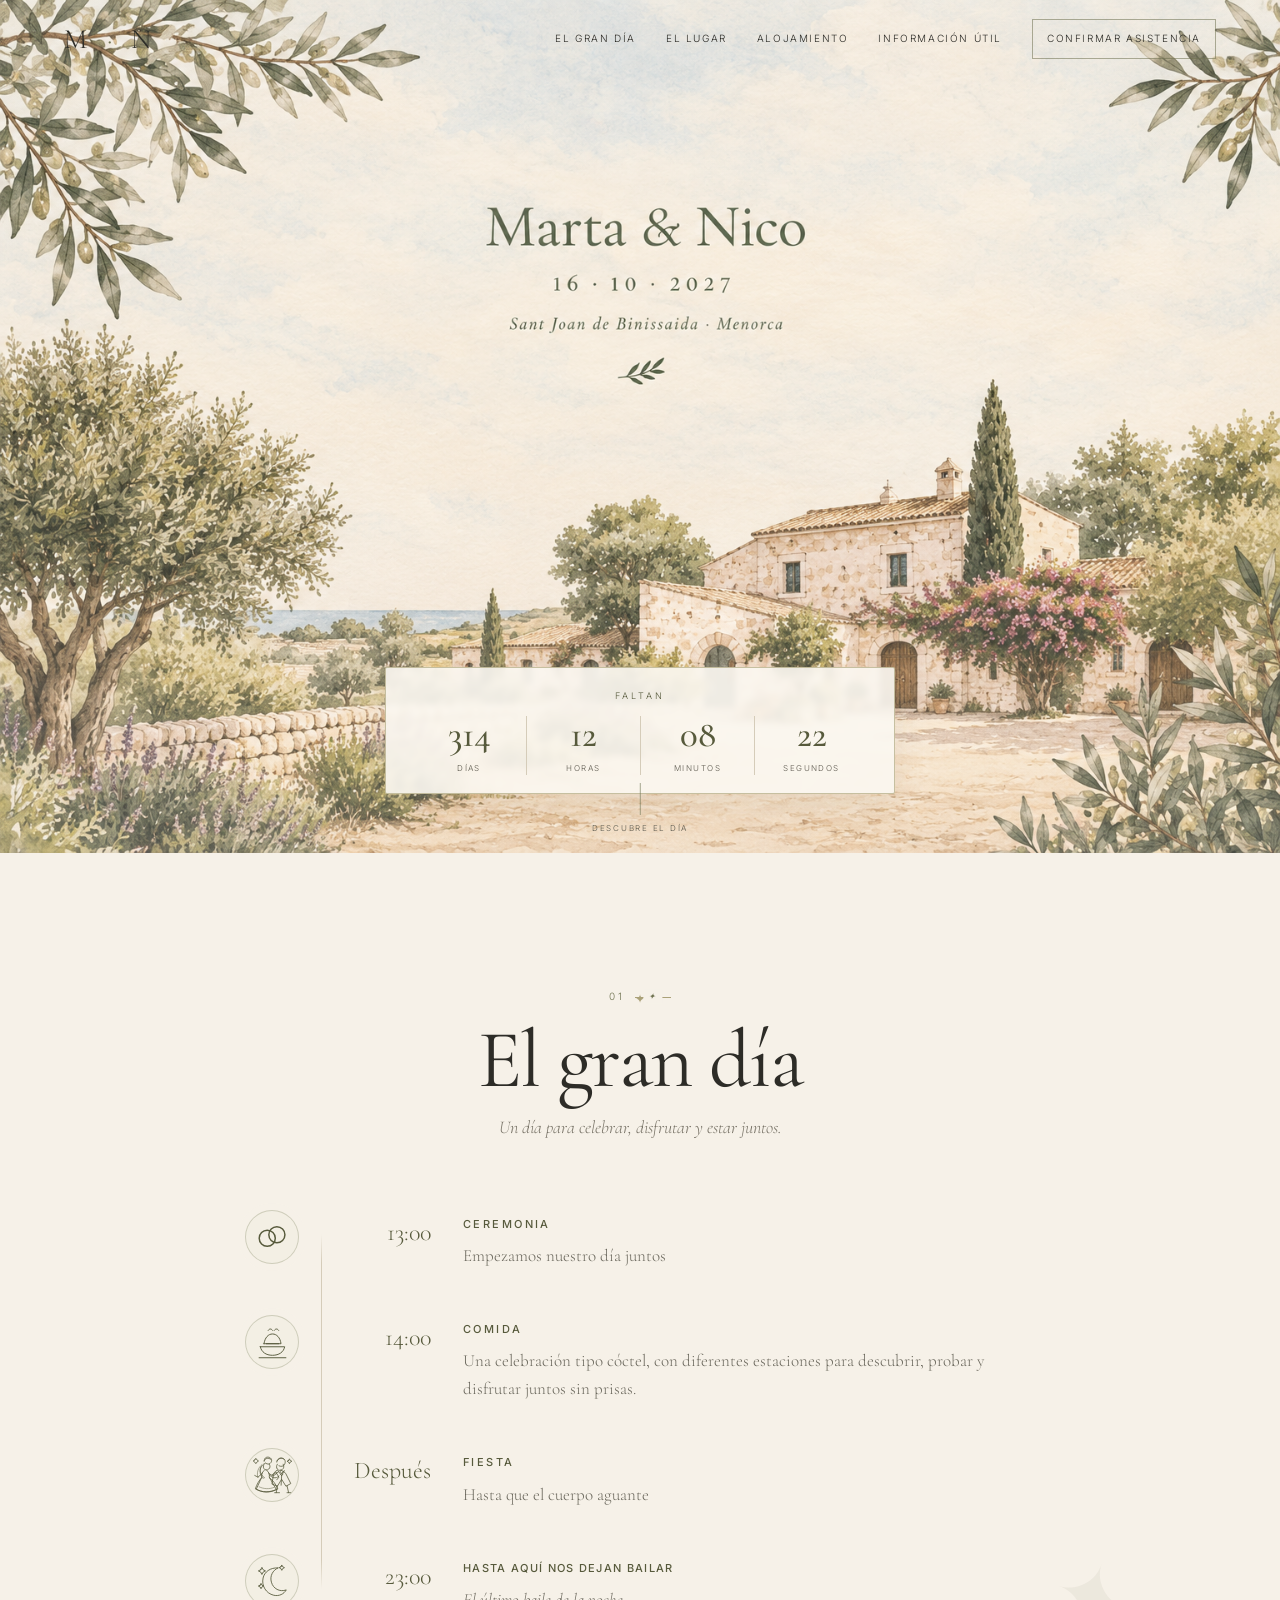
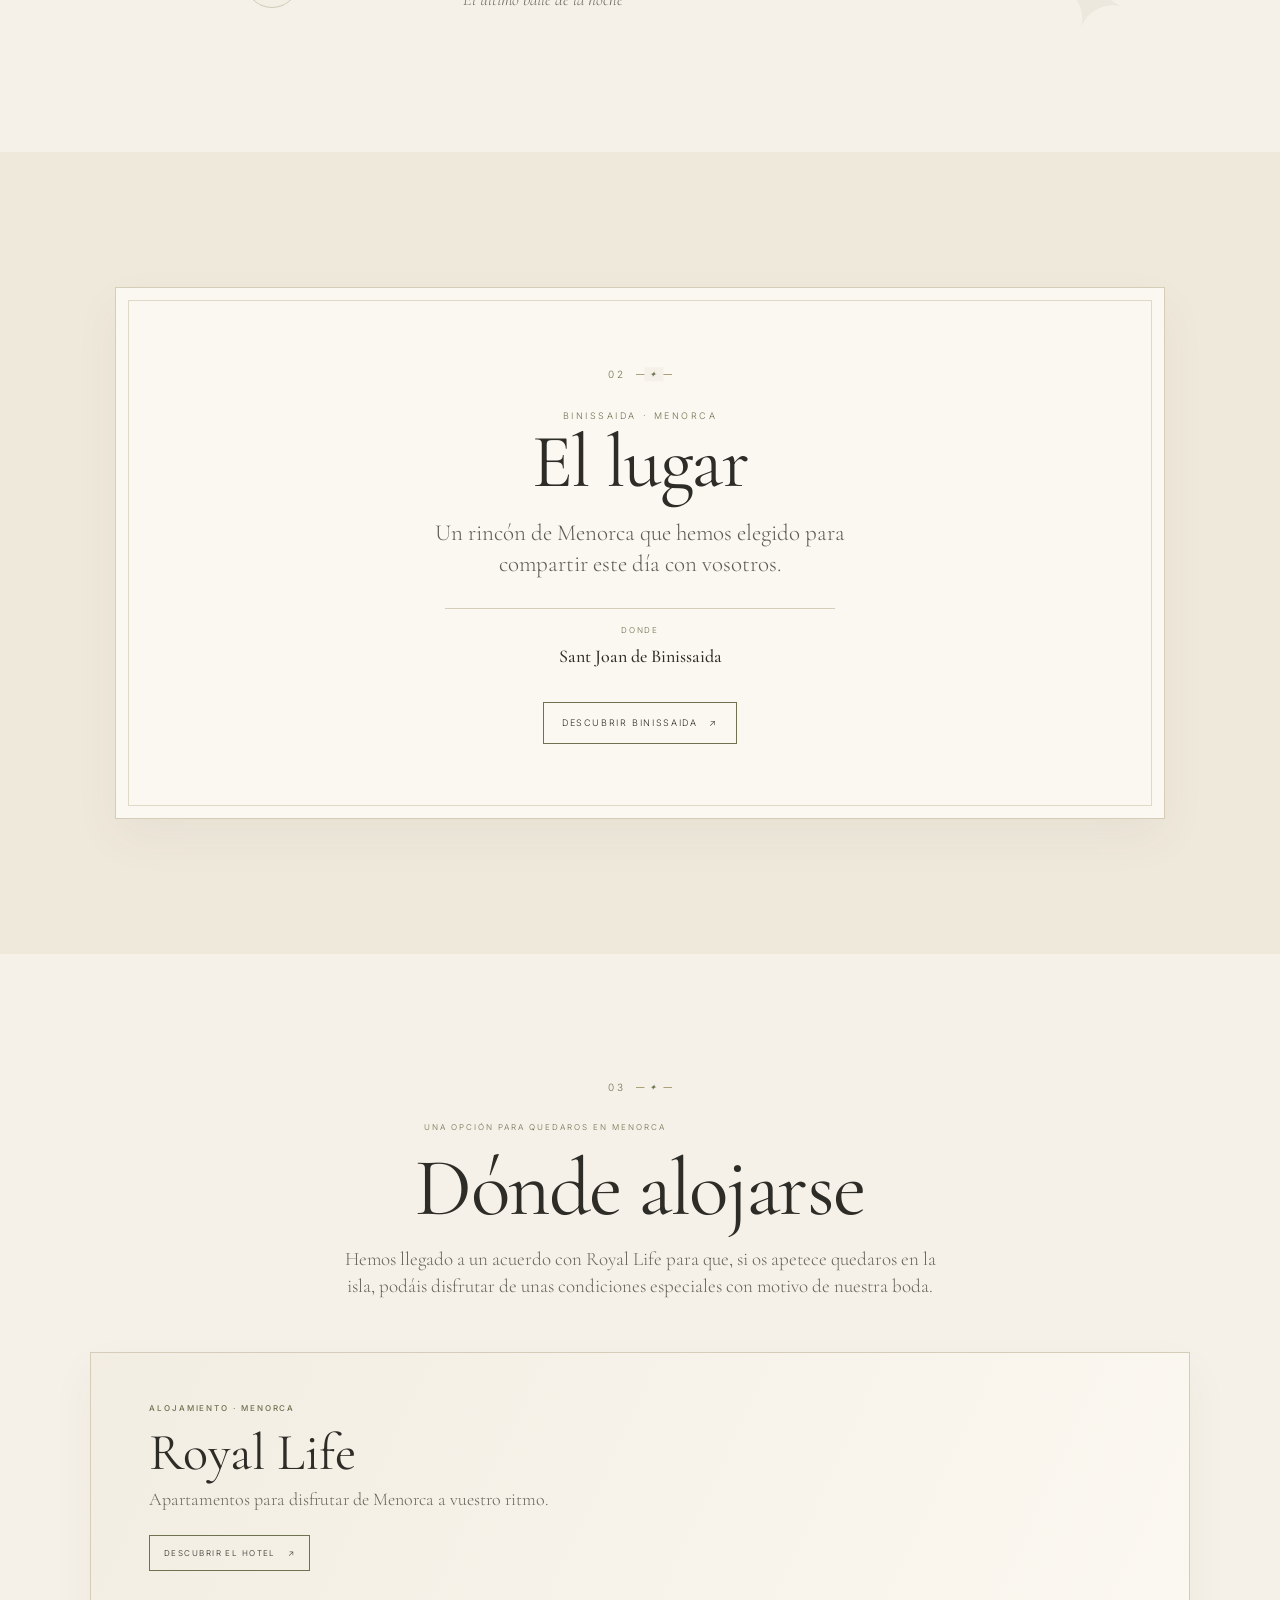
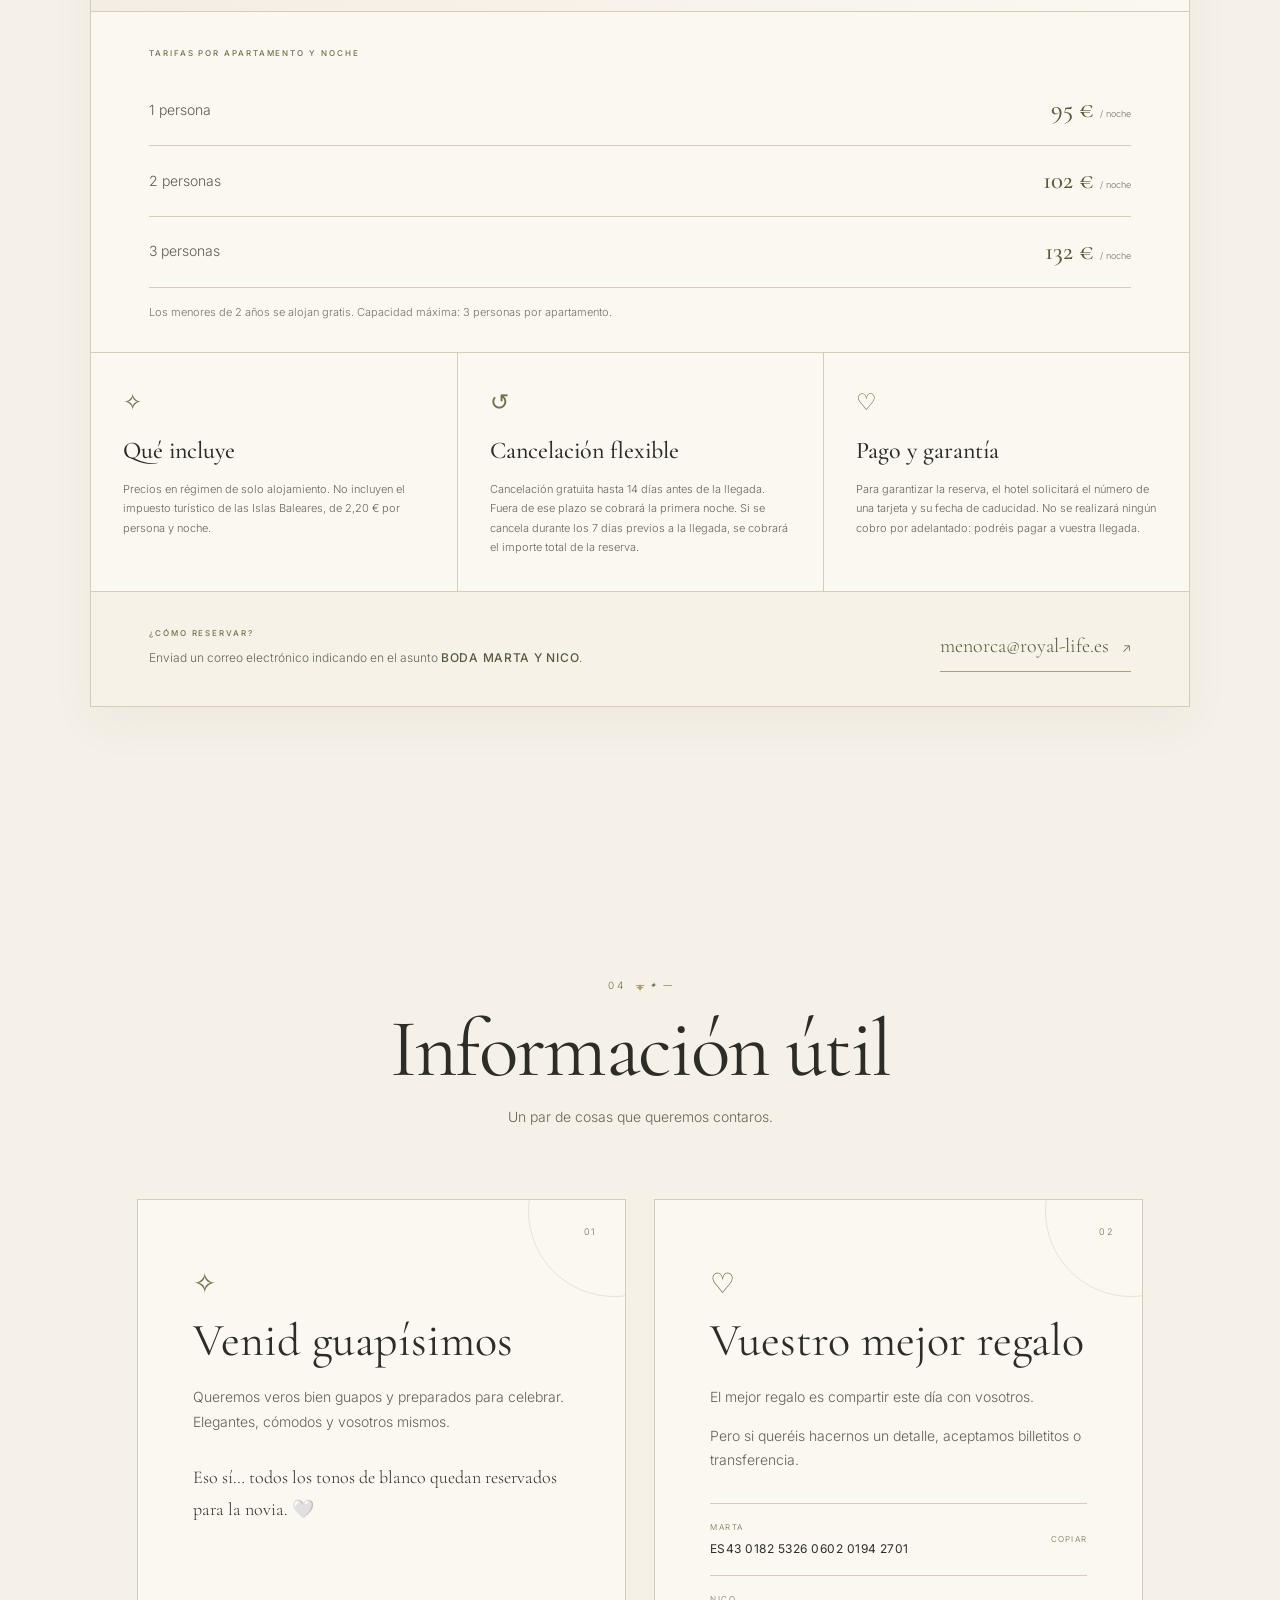
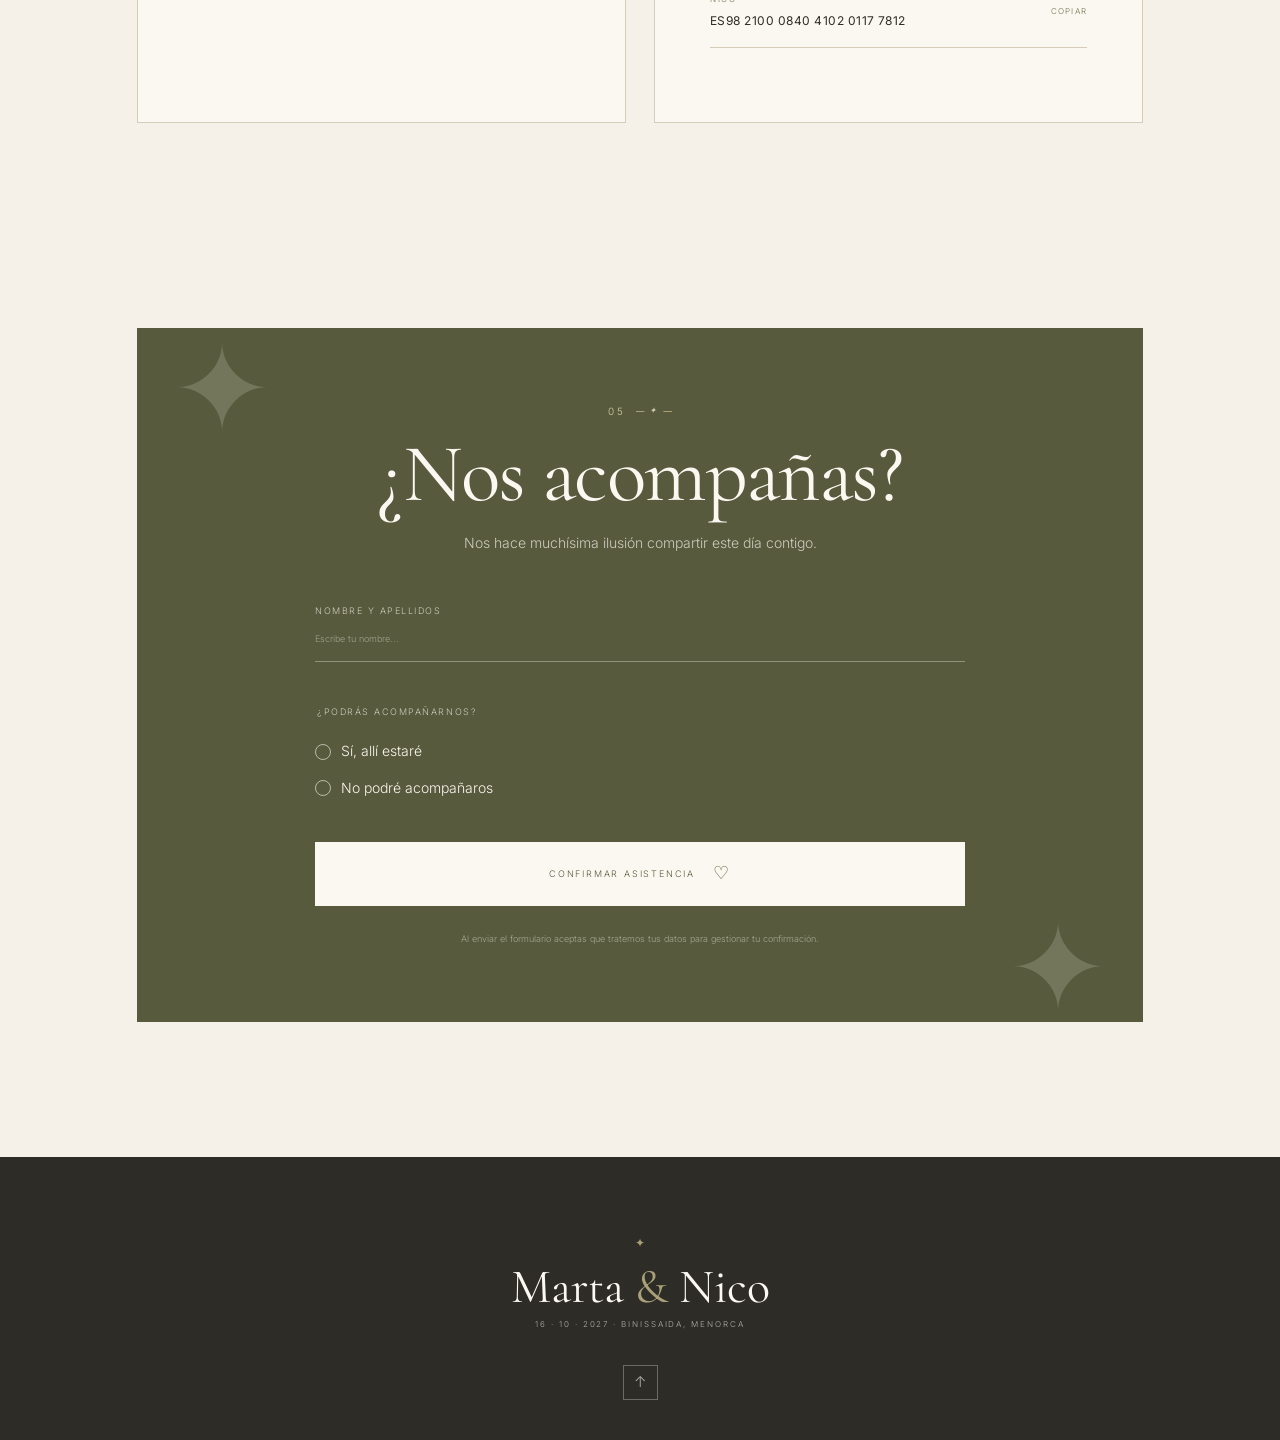
==== commit 940b58a9: "Add files via upload" ====
--- a/index.html
+++ b/index.html
@@ -212,6 +212,9 @@
 
 <section class="section rsvp-section" id="rsvp">
   <div class="rsvp-box">
+    <div id="rsvp-success" role="status" hidden style="border:1px solid #a8ab92;padding:22px;margin-bottom:24px;text-align:center;background:#f7f5ec;color:#555b42">
+      <strong style="font-size:1.5rem">¡Gracias por responder! ♡</strong><p>Tu formulario se ha enviado. Si tienes dudas, puedes contactar con nosotros.</p>
+    </div>
     <div class="heading">
       <div class="eyebrow"><span>05</span><i></i></div>
       <h2>¿Nos acompañas?</h2>
@@ -222,7 +225,7 @@
       <input type="hidden" name="_captcha" value="false">
       <input type="hidden" name="_cc" value="nicotvidal19@gmail.com">
       <input type="hidden" name="_template" value="table">
-      <input type="hidden" name="_next" value="https://martacatchot.github.io/marta-y-nico/gracias.html">
+      <input type="hidden" name="_next" value="https://martacatchot.github.io/marta-y-nico/?rsvp=enviado#rsvp">
       <input type="text" name="_honey" tabindex="-1" autocomplete="off" aria-hidden="true" class="honey">
 
       <label>Nombre y apellidos<input name="Nombre" type="text" autocomplete="name" placeholder="Escribe tu nombre..." required></label>
--- a/styles.css
+++ b/styles.css
@@ -53,3 +53,52 @@
 .dance-art{width:43px;height:43px;stroke-width:1.45}
 .night-art{width:38px;height:38px;stroke-width:1.45}
 @media(max-width:800px){.timeline-art{width:36px;height:36px}.dance-art{width:40px;height:40px}}
+
+/* v1.7 — Ajustes específicos para pantallas móviles */
+@media (max-width: 800px) {
+  html { scroll-padding-top: 82px; }
+  body { overflow-x: hidden; }
+  .section { padding: 82px 6vw; }
+  .heading { margin-bottom: 42px; }
+  .heading h2 { font-size: clamp(43px, 10vw, 60px); line-height: 1.04; }
+  .day-section .heading { margin-bottom: 42px; }
+  .timeline { width: 100%; max-width: 560px; padding: 0; }
+  .timeline::before { display: none; }
+  .timeline-item {
+    display: grid;
+    grid-template-columns: 58px minmax(0, 1fr);
+    grid-template-areas: 'icon time' 'content content';
+    column-gap: 18px;
+    row-gap: 13px;
+    padding: 0 0 29px;
+    margin-bottom: 29px;
+    border-bottom: 1px solid var(--line);
+    min-width: 0;
+    align-items: center;
+  }
+  .timeline-item:last-child { border-bottom: 0; margin-bottom: 0; padding-bottom: 0; }
+  .timeline-item::before { display: none; }
+  .timeline-item .timeline-icon { grid-area: icon; width: 54px; height: 54px; box-shadow: none; }
+  .timeline-item .timeline-time { grid-area: time; text-align: left; padding: 0; min-width: 0; }
+  .timeline-item .timeline-content { grid-area: content; padding: 0; min-width: 0; width: 100%; }
+  .timeline-item .timeline-content b { font-size: 11px; letter-spacing: .15em; margin-bottom: 5px; }
+  .timeline-item .timeline-content span { display: block; font-size: 19px; line-height: 1.45; overflow-wrap: break-word; }
+  .timeline-item time { font-size: 26px; white-space: normal; }
+  .hero { overflow: visible; background: var(--paper); }
+  .hero-image { display: block; width: 100%; height: auto; }
+  .hero-overlay { pointer-events: none; }
+  .hero-countdown { position: relative; left: auto; bottom: auto; transform: none; width: calc(100% - 32px); max-width: 510px; margin: 12px auto 0; padding: 16px 10px; }
+  .scroll { position: relative; left: auto; bottom: auto; transform: none; width: fit-content; margin: 18px auto 0; padding-bottom: 12px; }
+  .scroll-line { height: 18px; }
+  .countdown-grid strong { font-size: clamp(23px, 6vw, 31px); }
+  .place-copy h2 { font-size: clamp(43px, 10vw, 60px); }
+  .stay-email { white-space: normal; overflow-wrap: anywhere; }
+  .bank b { overflow-wrap: anywhere; }
+}
+@media (max-width: 430px) {
+  .section { padding: 75px 6vw; }
+  .timeline-item { grid-template-columns: 54px minmax(0, 1fr); column-gap: 15px; }
+  .timeline-item .timeline-content span { font-size: 18px; }
+  .hero-countdown { width: calc(100% - 24px); }
+  .countdown-grid span { letter-spacing: .07em; font-size: 7px; }
+}
